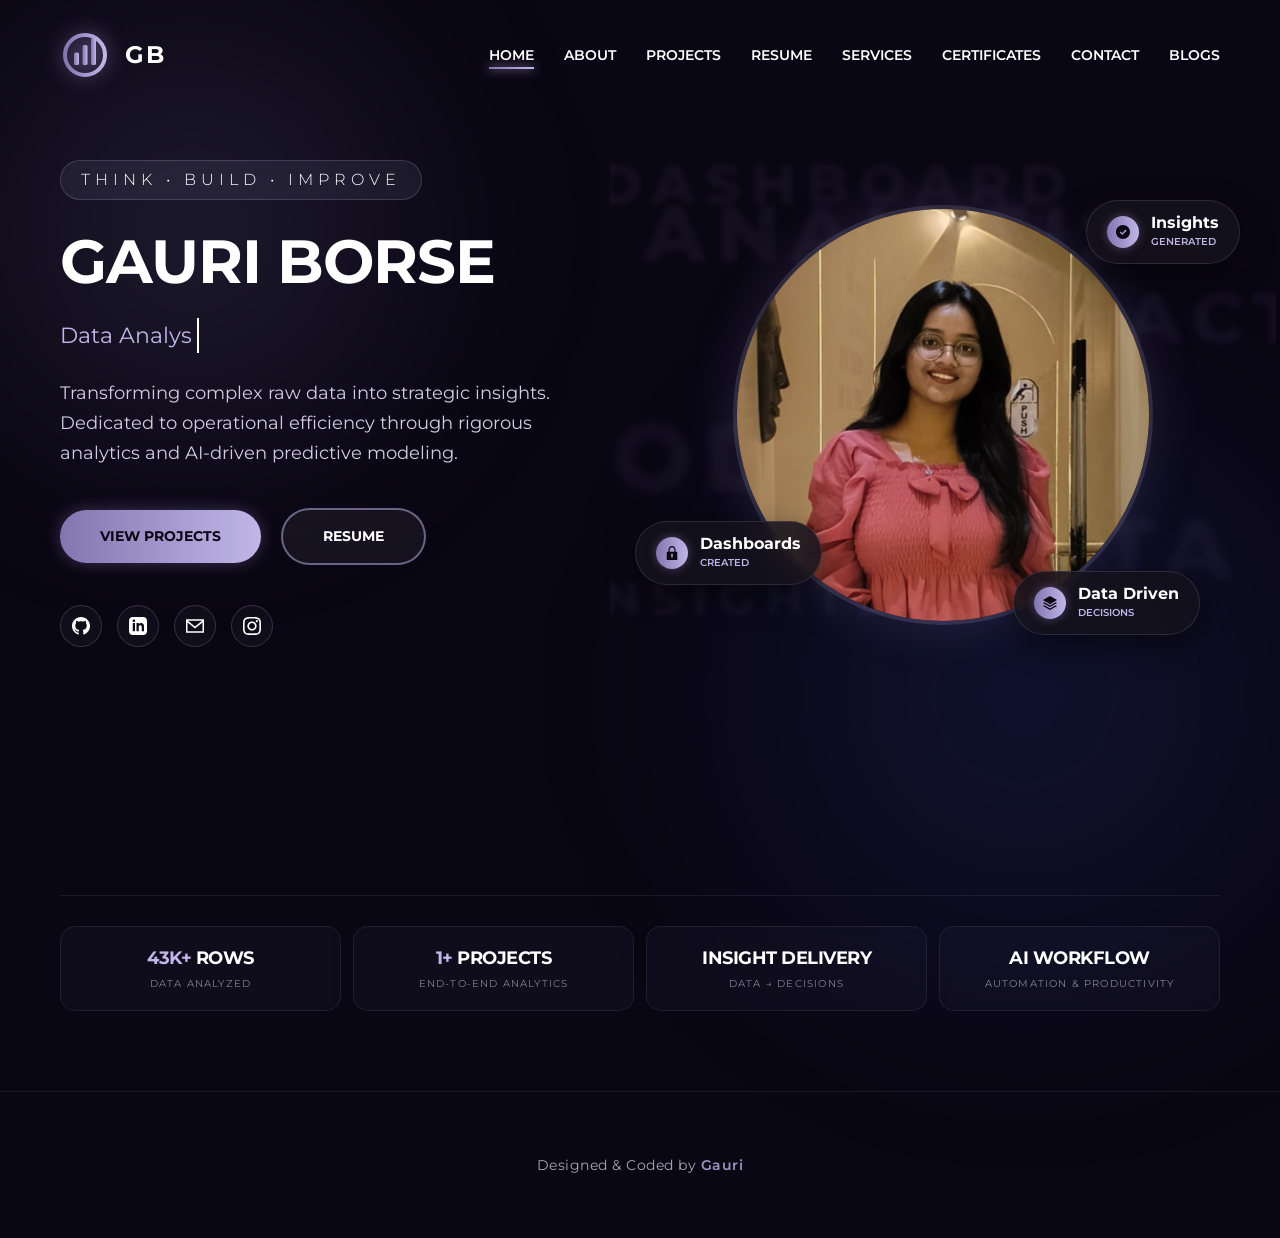
==== index.html @ c8af7883 "Update portfolio files" ====
<!DOCTYPE html>
<html lang="en">

<head>
  <meta charset="UTF-8">
  <meta name="viewport" content="width=device-width, initial-scale=1.0">
<title>Gauri Borse | Data Analyst Portfolio</title>
  <!-- SEO Meta Tags -->
  <meta name="description" content="Portfolio of Gauri Borse showcasing data analytics projects, Power BI dashboards, SQL analysis, Python projects, blogs, certifications, and AI exploration.">
  <meta name="keywords" content="Gauri Borse, Data Analyst, Business Analyst, Power BI Portfolio, SQL Projects, Python Data Analysis, Data Visualization, AI Explorer">
  <meta name="author" content="Gauri Borse">
  <meta name="robots" content="index, follow">
  
  <!-- Open Graph / Facebook -->
  <meta property="og:type" content="website">
  <meta property="og:title" content="Gauri Borse | Data Analyst Portfolio">
  <meta property="og:description" content="Portfolio of Gauri Borse showcasing data analytics projects, Power BI dashboards, SQL analysis, Python projects, blogs, certifications, and AI exploration.">
  <meta property="og:image" content="https://gauriborse.com/assets/img/self/corporateimage.jpeg">
  
  <!-- Twitter -->
  <meta name="twitter:card" content="summary_large_image">
  <meta name="twitter:title" content="Gauri Borse | Data Analyst Portfolio">
  <meta name="twitter:description" content="Portfolio of Gauri Borse showcasing data analytics projects, Power BI dashboards, SQL analysis, Python projects, blogs, certifications, and AI exploration.">
  <meta name="twitter:image" content="https://gauriborse.com/assets/img/self/corporateimage.jpeg">

  <link rel="canonical" href="https://gauriborse.com/index.html">
  
  <link href="https://fonts.googleapis.com/css2?family=Montserrat:wght@300;400;600;700&display=swap" rel="stylesheet">
  <link rel="stylesheet" href="assets/css/main.css">
  <style>
    .hero {
      display: flex;
      align-items: flex-start;
      justify-content: space-between;
      min-height: 85vh;
      padding:  50px 0 20px 0;
      gap: 50px;
      position: relative;
    }

    .hero-text {
      flex: 1;
      max-width: 720px;
      z-index: 2;
      position: relative;
    }

    .hero-text h1 {
      font-size: 3.8rem;
      letter-spacing: -1px;
      margin-bottom: 20px;
      font-weight: 700;
    }

    .subtitle {
      font-size: 1.4rem;
      margin-bottom: 25px;
      font-weight: 400;
      color: var(--primary-light);
      min-height: 35px;
      border-right: 2px solid var(--text-light);
      padding-right: 5px;
      display: inline-block;
    }

    .slogan {
      display: inline-block;
      padding: 6px 20px;
      border-radius: var(--border-radius-pill);
      background: rgba(192, 183, 232, 0.08);
      color: var(--text-light);
      font-weight: 300;
      font-size: 1rem;
      letter-spacing: 5px;
      margin-bottom: 25px;
      text-transform: uppercase;
      border: 1px solid rgba(192, 183, 232, 0.2);
    }

    .hero-desc {
      font-size: 1.1rem;
      margin-bottom: 40px;
      color: var(--text-muted);
      line-height: 1.7;
      max-width: 550px;
    }

    .hero-actions {
      display: flex;
      gap: 20px;
      margin-bottom: 40px;
      align-items: center;
      flex-wrap: wrap;
    }

    /* Social Links */
    .social-links {
      display: flex;
      gap: 15px;
      margin-top: 10px;
    }

    .social-links a {
      display: flex;
      align-items: center;
      justify-content: center;
      width: 42px;
      height: 42px;
      border-radius: 50%;
      background: rgba(255, 255, 255, 0.03);
      border: 1px solid rgba(192, 183, 232, 0.2);
      transition: all 0.3s ease;
      position: relative;
      overflow: hidden;
    }

    .social-links a::before {
      content: "";
      position: absolute;
      inset: 0;
      background: var(--gradient-btn);
      opacity: 0;
      transition: opacity 0.3s;
      z-index: 0;
    }

    .social-links a:hover {
      transform: translateY(-4px) scale(1.05);
      box-shadow: var(--shadow-glow);
      border-color: transparent;
    }

    .social-links a:hover::before {
      opacity: 1;
    }

    .social-links svg {
      width: 18px;
      height: 18px;
      fill: var(--text-light);
      z-index: 1;
      transition: fill 0.3s;
    }

    .social-links a:hover svg {
      fill: var(--bg-deep);
    }

    /* Achievements Grid - Premium Upgrade */
    .achievements-container {
      margin-top: 20px;
      margin-bottom: 50px;
      padding-top: 30px;
      border-top: 1px solid rgba(192, 183, 232, 0.1);
      width: 100%;
    }

    .achievements-grid {
      display: grid;
      grid-template-columns: repeat(4, 1fr);
      gap: 12px;
    }

    .achievement-card {
      background: rgba(192, 183, 232, 0.03);
      backdrop-filter: blur(5px);
      border: 1px solid rgba(192, 183, 232, 0.1);
      padding: 20px 10px;
      border-radius: var(--border-radius-md);
      text-align: center;
      transition: all 0.4s cubic-bezier(0.175, 0.885, 0.32, 1.275);
      position: relative;
      display: flex;
      flex-direction: column;
      justify-content: center;
      align-items: center;
    }

    .achievement-card:hover {
      transform: translateY(-8px);
      background: rgba(192, 183, 232, 0.08);
      border-color: var(--primary-light);
      box-shadow: 0 10px 25px rgba(129, 118, 175, 0.3);
    }

    .ach-top {
      font-size: 1.15rem;
      font-weight: 700;
      color: var(--text-light);
      margin-bottom: 8px;
      display: block;
      line-height: 1.2;
      letter-spacing: -0.5px;
    }

    .stat-count {
      color: var(--primary-light);
    }

    .ach-bottom {
      font-size: 0.62rem;
      color: var(--text-muted);
      text-transform: uppercase;
      letter-spacing: 1.2px;
      font-weight: 400;
      opacity: 0.6;
      line-height: 1.3;
    }

    @media (max-width: 1200px) {
      .achievements-grid {
        grid-template-columns: repeat(2, 1fr);
      }
    }

    @media (max-width: 600px) {
      .achievements-grid {
        grid-template-columns: 1fr;
      }
    }

    /* Right Side - Image */
    .hero-img-col {
      flex: 1;
      display: flex;
      justify-content: center;
      align-items: flex-start;
      padding-top: 45px;
      position: relative;
      z-index: 1;
      min-height: 500px;
    }

    .hero-img-col .circular-img-wrapper {
      width: 420px;
      height: 420px;
      border-radius: 50%;
      overflow: hidden;
      border: 4px solid rgba(192, 183, 232, 0.2);
      box-shadow: 0 0 50px rgba(129, 118, 175, 0.2);
      position: relative;
      z-index: 5;
      transition: all 0.5s cubic-bezier(0.25, 0.8, 0.25, 1);
    }

    .hero-img-col .circular-img-wrapper:hover {
      transform: scale(1.03);
      box-shadow: 0 0 70px rgba(192, 183, 232, 0.4);
      border-color: rgba(192, 183, 232, 0.5);
    }

    .hero-img-col .circular-img-wrapper img {
      width: 100%;
      height: 100%;
      object-fit: cover;
      transition: transform 0.8s ease;
    }

    /* Faded Translucent Words */
    .bg-words-container {
      position: absolute;
      top: -10%;
      left: -10%;
      right: -10%;
      bottom: -10%;
      z-index: 1;
      pointer-events: none;
      overflow: hidden;
    }

    .bg-word {
      position: absolute;
      font-size: 4rem;
      font-weight: 800;
      text-transform: uppercase;
      color: rgba(192, 183, 232, 0.05);
      filter: blur(3px);
      animation: float-words 15s ease-in-out infinite alternate;
      letter-spacing: 10px;
      white-space: nowrap;
      user-select: none;
    }

    .bg-word:nth-child(1) {
      top: 10%;
      left: 5%;
      font-size: 5rem;
      animation-duration: 20s;
    }

    .bg-word:nth-child(2) {
      top: 75%;
      left: -5%;
      font-size: 3rem;
      animation-duration: 18s;
      animation-delay: 2s;
    }

    .bg-word:nth-child(3) {
      top: 25%;
      right: -5%;
      font-size: 4.5rem;
      animation-duration: 22s;
      animation-delay: 1s;
    }

    .bg-word:nth-child(4) {
      bottom: 15%;
      right: 5%;
      font-size: 5.5rem;
      animation-duration: 19s;
      animation-delay: 3s;
      filter: blur(4px);
    }

    .bg-word:nth-child(5) {
      top: 45%;
      left: -15%;
      font-size: 6rem;
      animation-duration: 25s;
      animation-delay: 4s;
      filter: blur(5px);
    }

    .bg-word:nth-child(6) {
      bottom: 40%;
      right: -15%;
      font-size: 4rem;
      animation-duration: 17s;
      animation-delay: 1.5s;
      opacity: 0.03;
    }

    .bg-word:nth-child(7) {
      top: 5%;
      right: 30%;
      font-size: 3.5rem;
      animation-duration: 21s;
      animation-delay: 5s;
    }

    @keyframes float-words {
      0% {
        transform: translate(0, 0) rotate(0deg) scale(1);
      }

      100% {
        transform: translate(30px, -30px) rotate(3deg) scale(1.05);
      }
    }

    /* Initial Fade in animation for bg-words */
    .fade-in-slow {
      opacity: 0;
      animation: fadeInSLow 2s ease forwards 0.5s;
    }

    @keyframes fadeInSLow {
      to {
        opacity: 1;
      }
    }

    /* Floating Mini Cards */
    .mini-card {
      position: absolute;
      background: rgba(20, 18, 28, 0.85);
      backdrop-filter: blur(12px);
      padding: 12px 20px;
      border-radius: var(--border-radius-pill);
      border: 1px solid rgba(192, 183, 232, 0.15);
      box-shadow: 0 10px 30px rgba(0, 0, 0, 0.5);
      z-index: 6;
      display: flex;
      align-items: center;
      gap: 12px;
      transition: transform 0.3s ease, border-color 0.3s ease;
    }

    .mini-card:hover {
      transform: translateY(-5px) scale(1.05);
      border-color: rgba(192, 183, 232, 0.4);
    }

    .mini-card-icon {
      width: 32px;
      height: 32px;
      border-radius: 50%;
      background: var(--gradient-btn);
      display: flex;
      align-items: center;
      justify-content: center;
      box-shadow: 0 0 10px rgba(129, 118, 175, 0.5);
    }

    .mini-card-icon svg {
      width: 14px;
      height: 14px;
      fill: var(--bg-deep);
    }

    .mini-card-content h4 {
      font-size: 1rem;
      color: var(--text-light);
      margin-bottom: 2px;
    }

    .mini-card-content p {
      font-size: 0.65rem;
      text-transform: uppercase;
      font-weight: 600;
      color: var(--primary-light);
      margin: 0;
    }

    .card-1 {
      top: 8%;
      right: -20px;
      animation-duration: 6s;
    }

    .card-2 {
      bottom: 15%;
      left: -30px;
      animation-duration: 7s;
    }

    .card-3 {
      bottom: 5%;
      right: 20px;
      animation-duration: 5s;
    }

    @media (max-width: 992px) {
      .hero {
        flex-direction: column;
        text-align: center;
        justify-content: center;
        padding-top: 20px;
      }

      .hero-text {
        align-items: center;
        display: flex;
        flex-direction: column;
      }

      .hero-img-col {
        justify-content: center;
        margin-top: 60px;
        width: 100%;
        min-height: 400px;
      }

      .hero-actions {
        justify-content: center;
      }

      .social-links {
        justify-content: center;
      }

      .mini-stats-row {
        justify-content: center;
        flex-wrap: wrap;
      }

      .card-1,
      .card-2,
      .card-3 {
        display: none;
      }

      .hero-text h1 {
        font-size: 2.8rem;
        position: relative;
      display: inline-block;
      padding-bottom: 12px;
    }
    .hero-text h1::after {
      content: "";
      position: absolute;
      left: 0;
      bottom: 0;
      width: 80px;
      height: 5px;
      background: var(--gradient-btn);
      border-radius: 3px;
    }


      .bg-words-container {
        display: none;
      }

      .hero-img-col .circular-img-wrapper {
        width: 320px;
        height: 320px;
      }
    }
  </style>
</head>

<body>

  <header>
        <a href="index.html" class="logo">
      <div class="logo-img">
        <svg viewBox="0 0 100 100" fill="var(--gradient-btn)">
          <circle cx="50" cy="50" r="40" stroke="url(#grad1)" stroke-width="8" fill="none" />
          <rect x="28" y="45" width="10" height="25" rx="3" fill="url(#grad1)" />
          <rect x="45" y="30" width="10" height="40" rx="3" fill="url(#grad1)" />
          <rect x="62" y="15" width="10" height="55" rx="3" fill="url(#grad1)" />
          <defs>
            <linearGradient id="grad1" x1="0%" y1="0%" x2="100%" y2="0%">
              <stop offset="0%" style="stop-color:#8176AF;stop-opacity:1" />
              <stop offset="100%" style="stop-color:#C0B7E8;stop-opacity:1" />
            </linearGradient>
          </defs>
        </svg>
      </div> GB
    </a>
    <nav>
      <ul class="nav-links">
        <li><a href="index.html" class="active">Home</a></li>
        <li><a href="about.html">About</a></li>
        <li><a href="projects.html">Projects</a></li>
        <li><a href="resume.html">Resume</a></li>
        <li><a href="services.html">Services</a></li>
        <li><a href="certifications.html">Certificates</a></li>
        <li><a href="contact.html">Contact</a></li>
        <li><a href="blogs.html">Blogs</a></li>
      </ul>
    </nav>
  </header>
  <main>

  <div class="container">
    <section class="hero">
      <div class="hero-text reveal-left">
        <div class="slogan">THINK &bull; BUILD &bull; IMPROVE</div>
        <h1>GAURI BORSE</h1>
        <div class="subtitle" id="typing-text"></div>
        <p class="hero-desc">
          Transforming complex raw data into strategic insights.<br> Dedicated to operational efficiency through
          rigorous analytics and AI-driven predictive modeling.
        </p>
        <div class="hero-actions">
          <a href="projects.html" class="btn">VIEW PROJECTS</a>
          <a href="resume.html" class="btn btn-outline">RESUME</a>
        </div>

        <div class="social-links reveal" style="transition-delay: 0.3s;">
          <a href="https://github.com/Gaurii15" aria-label="GitHub" target="_blank">
            <svg viewBox="0 0 24 24">
              <path
                d="M12 0c-6.626 0-12 5.373-12 12 0 5.302 3.438 9.8 8.207 11.387.599.111.793-.261.793-.577v-2.234c-3.338.726-4.033-1.416-4.033-1.416-.546-1.387-1.333-1.756-1.333-1.756-1.089-.745.083-.729.083-.729 1.205.084 1.839 1.237 1.839 1.237 1.07 1.834 2.807 1.304 3.492.997.107-.775.418-1.305.762-1.604-2.665-.305-5.467-1.334-5.467-5.931 0-1.311.469-2.381 1.236-3.221-.124-.303-.535-1.524.117-3.176 0 0 1.008-.322 3.301 1.23.957-.266 1.983-.399 3.003-.404 1.02.005 2.047.138 3.006.404 2.291-1.552 3.297-1.23 3.297-1.23.653 1.653.242 2.874.118 3.176.77.84 1.235 1.911 1.235 3.221 0 4.609-2.807 5.624-5.479 5.921.43.372.823 1.102.823 2.222v3.293c0 .319.192.694.801.576 4.765-1.589 8.199-6.086 8.199-11.386 0-6.627-5.373-12-12-12z" />
            </svg>
          </a>
          <a href="https://www.linkedin.com/in/gauri-borse-data-analyst?utm_source=share_via&utm_content=profile&utm_medium=member_android" target="_blank" aria-label="LinkedIn">
            <svg viewBox="0 0 24 24">
              <path
                d="M19 0h-14c-2.761 0-5 2.239-5 5v14c0 2.761 2.239 5 5 5h14c2.762 0 5-2.239 5-5v-14c0-2.761-2.238-5-5-5zm-11 19h-3v-11h3v11zm-1.5-12.268c-.966 0-1.75-.79-1.75-1.764s.784-1.764 1.75-1.764 1.75.79 1.75 1.764-.783 1.764-1.75 1.764zm13.5 12.268h-3v-5.604c0-3.368-4-3.113-4 0v5.604h-3v-11h3v1.765c1.396-2.586 7-2.777 7 2.476v6.759z" />
            </svg>
          </a>
          <a href="mailto:borsegauri1509@gmail.com" aria-label="Email">
            <svg viewBox="0 0 24 24">
              <path
                d="M0 3v18h24v-18h-24zm21.518 2l-9.518 7.713-9.518-7.713h19.036zm-19.518 14v-11.817l10 8.104 10-8.104v11.817h-20z" />
            </svg>
          </a>
          <a href="https://www.instagram.com/_gauriborse_15" target="_blank" aria-label="Instagram">
            <svg viewBox="0 0 24 24">
              <path
                d="M12 2.163c3.204 0 3.584.012 4.85.07 3.252.148 4.771 1.691 4.919 4.919.058 1.265.069 1.645.069 4.849 0 3.205-.012 3.584-.069 4.849-.149 3.225-1.664 4.771-4.919 4.919-1.266.058-1.644.07-4.85.07-3.204 0-3.584-.012-4.849-.07-3.26-.149-4.771-1.699-4.919-4.92-.058-1.265-.07-1.644-.07-4.849 0-3.204.013-3.583.07-4.849.149-3.227 1.664-4.771 4.919-4.919 1.266-.057 1.645-.069 4.849-.069zm0-2.163c-3.259 0-3.667.014-4.947.072-4.358.2-6.78 2.618-6.98 6.98-.059 1.281-.073 1.689-.073 4.948 0 3.259.014 3.668.072 4.948.2 4.358 2.618 6.78 6.98 6.98 1.281.058 1.689.072 4.948.072 3.259 0 3.668-.014 4.948-.072 4.354-.2 6.782-2.618 6.979-6.98.059-1.28.073-1.689.073-4.948 0-3.259-.014-3.667-.072-4.947-.196-4.354-2.617-6.78-6.979-6.98-1.281-.059-1.69-.073-4.949-.073zm0 5.838c-3.403 0-6.162 2.759-6.162 6.162s2.759 6.163 6.162 6.163 6.162-2.759 6.162-6.163c0-3.403-2.759-6.162-6.162-6.162zm0 10.162c-2.209 0-4-1.79-4-4 0-2.209 1.791-4 4-4s4 1.791 4 4c0 2.21-1.791 4-4 4zm6.406-11.845c-.796 0-1.441.645-1.441 1.44s.645 1.44 1.441 1.44c.795 0 1.439-.645 1.439-1.44s-.644-1.44-1.439-1.44z" />
            </svg>
          </a>
        </div>
      </div>

      <div class="hero-img-col reveal-right fade-in-slow">
        <!-- Faded Translucent Background Words -->
        <div class="bg-words-container">
          <span class="bg-word">Analysis</span>
          <span class="bg-word">Insights</span>
          <span class="bg-word">Impact</span>
          <span class="bg-word">Data</span>
          <span class="bg-word">Models</span>
          <span class="bg-word">Trends</span>
          <span class="bg-word">Dashboard</span>
        </div>

        <!-- Floating mini cards -->
        <div class="mini-card card-1 float-anim">
          <div class="mini-card-icon">
            <svg viewBox="0 0 24 24">
              <path
                d="M12 0c-6.627 0-12 5.373-12 12s5.373 12 12 12 12-5.373 12-12-5.373-12-12-12zm-1.25 17.292l-4.5-4.364 1.857-1.858 2.643 2.506 5.643-5.784 1.857 1.857-7.5 7.643z" />
            </svg>
          </div>
          <div class="mini-card-content">
            <h4>Insights</h4>
            <p>Generated</p>
          </div>
        </div>

        <div class="mini-card card-2 float-anim">
          <div class="mini-card-icon">
            <svg viewBox="0 0 24 24">
              <path
                d="M18 10v-4c0-3.313-2.687-6-6-6s-6 2.687-6 6v4h-3v14h18v-14h-3zm-10-4c0-2.206 1.794-4 4-4s4 1.794 4 4v4h-8v-4zm5 11.259v2.741h-2v-2.741c-.596-.346-1-.984-1-1.716 0-1.104.896-2 2-2s2 .896 2 2c0 .732-.404 1.37-1 1.716z" />
            </svg>
          </div>
          <div class="mini-card-content">
            <h4>Dashboards</h4>
            <p>Created</p>
          </div>
        </div>

        <div class="mini-card card-3 float-anim">
          <div class="mini-card-icon">
            <svg viewBox="0 0 24 24">
              <path
                d="M21.698 10.658l2.302 1.342-12.002 7-11.998-7 2.301-1.342 9.697 5.658 9.7-5.658zm-9.7 10.657l-9.697-5.658-2.301 1.343 11.998 7 12.002-7-2.302-1.342-9.7 5.657zm12.002-14.315l-12.002-7-11.998 7 11.998 7 12.002-7z" />
            </svg>
          </div>
          <div class="mini-card-content">
            <h4>Data Driven</h4>
            <p>Decisions</p>
          </div>
        </div>

        <div class="circular-img-wrapper float-anim" style="animation-duration: 8s;">
          <img loading="lazy" src="assets/img/self/corporateimage.jpeg" alt="Gauri Profile Image">
        </div>
      </div>
    </section>

    <div class="achievements-container reveal" style="transition-delay: 0.5s;">
      <div class="achievements-grid">
        <div class="achievement-card">
          <span class="ach-top"><span class="stat-count" data-target="147" data-suffix="K+">0</span> ROWS</span>
          <span class="ach-bottom">DATA ANALYZED</span>
        </div>
        <div class="achievement-card">
          <span class="ach-top"><span class="stat-count" data-target="4" data-suffix="+">0</span> PROJECTS</span>
          <span class="ach-bottom">END-TO-END ANALYTICS</span>
        </div>
        <div class="achievement-card">
          <span class="ach-top">INSIGHT DELIVERY</span>
          <span class="ach-bottom">DATA → DECISIONS</span>
        </div>
        <div class="achievement-card">
          <span class="ach-top">AI WORKFLOW</span>
          <span class="ach-bottom">AUTOMATION & PRODUCTIVITY</span>
        </div>
      </div>
    </div>
  </div>

    </main>
  <footer>
    <div class="container">
      <p style="text-align:center; margin:20px 0;"><span style="color: var(--text-muted); font-weight: 400; opacity: 0.8; font-size: 0.85rem; letter-spacing: 0.5px;">Designed &amp; Coded by <span style="color: var(--primary-light); font-weight: 600;">Gauri</span></span></p>
    </div>
  </footer>

  <script src="assets/js/animations.js"></script>
</body>

</html>
---- assets/css/main.css ----
:root {
  /* Dark Neon Gradient Palette */
  --bg-deep: #0a0714;
  --primary-glow: #8176AF;
  --primary-light: #C0B7E8;
  --blue-neon: #3a60e9;
  
  --gradient-btn: linear-gradient(90deg, #8176AF 0%, #C0B7E8 100%);
  --gradient-card: linear-gradient(135deg, rgba(129, 118, 175, 0.15) 0%, rgba(192, 183, 232, 0.05) 100%);
  
  --text-light: #FFFFFF;
  --text-muted: #D1CDE0;
  
  --font-family: 'Montserrat', sans-serif;
  --shadow-glow: 0 0 15px rgba(129, 118, 175, 0.4);
  --shadow-glow-hover: 0 0 25px rgba(192, 183, 232, 0.8), 0 0 50px rgba(192, 183, 232, 0.4);
  
  --border-radius-lg: 30px;
  --border-radius-md: 15px;
  --border-radius-pill: 50px;
}

* { box-sizing: border-box; margin: 0; padding: 0; }

body {
  background-color: var(--bg-deep);
  color: var(--text-muted);
  font-family: var(--font-family);
  line-height: 1.6;
  overflow-x: hidden;
  scroll-behavior: smooth;
  position: relative;
}

/* BLURRED GRADIENTS (ORBS) FOR BACKGROUND */
body::before {
  content: "";
  position: fixed; top: -10%; left: -10%; width: 50vw; height: 50vw;
  background: radial-gradient(circle, rgba(129, 118, 175, 0.25) 0%, transparent 60%);
  filter: blur(100px); z-index: -1; pointer-events: none;
}

body::after {
  content: "";
  position: fixed; bottom: -20%; right: -10%; width: 60vw; height: 60vw;
  background: radial-gradient(circle, rgba(58, 96, 233, 0.2) 0%, transparent 60%);
  filter: blur(120px); z-index: -1; pointer-events: none;
}

h1, h2, h3, h4, h5, h6 { color: var(--text-light); font-weight: 700; line-height: 1.2; }
a { text-decoration: none; color: var(--text-light); transition: all 0.3s ease; }
a:hover { color: var(--primary-light); text-shadow: 0 0 10px rgba(192, 183, 232, 0.5); }

.container { max-width: 1200px; margin: 0 auto; padding: 0 20px; position: relative; z-index: 1; }

/* HEADER */
header { display: flex; justify-content: space-between; align-items: center; padding: 30px 20px; max-width: 1200px; margin: 0 auto; position: relative; z-index: 10; }
.logo { display: flex; align-items: center; gap: 15px; font-weight: 700; font-size: 1.5rem; letter-spacing: 2px; }
.logo-img { width: 50px; height: 50px; filter: drop-shadow(0 0 10px rgba(129,118,175,0.8)); }
.nav-links { display: flex; gap: 30px; list-style: none; }
.nav-links a { font-size: 0.9rem; font-weight: 600; text-transform: uppercase; position: relative; }
.nav-links a::after { content: ''; position: absolute; bottom: -5px; left: 0; width: 0%; height: 2px; background: var(--gradient-btn); transition: width 0.3s ease; }
.nav-links a:hover::after, .nav-links a.active::after { width: 100%; box-shadow: 0 0 10px var(--primary-light); }

/* PILL BUTTONS WITH GLOW */
.btn {
  display: inline-flex; align-items: center; justify-content: center; gap: 10px;
  padding: 15px 40px; border-radius: var(--border-radius-pill);
  font-weight: 700; font-size: 0.9rem; text-transform: uppercase;
  color: var(--bg-deep); background: var(--gradient-btn);
  border: none; cursor: pointer; transition: all 0.3s ease;
  z-index: 1; position: relative; overflow: hidden;
  box-shadow: var(--shadow-glow);
}
.btn::before {
  content: ""; position: absolute; top: 0; right: 0; bottom: 0; left: 0;
  background: linear-gradient(90deg, #C0B7E8 0%, #8176AF 100%);
  z-index: -1; transition: opacity 0.3s ease; opacity: 0;
}
.btn:hover::before { opacity: 1; }
.btn:hover { transform: scale(1.05); box-shadow: var(--shadow-glow-hover); }

.btn-outline { background: rgba(255, 255, 255, 0.05); backdrop-filter: blur(10px); border: 2px solid rgba(192, 183, 232, 0.5); color: var(--text-light); box-shadow: none; }
.btn-outline:hover { background: var(--gradient-btn); color: var(--bg-deep); border-color: transparent; box-shadow: var(--shadow-glow-hover); }

/* GLOBALS & SCROLL ANIMATIONS */
.reveal { opacity: 0; transform: translateY(30px); transition: all 0.8s cubic-bezier(0.2, 0.8, 0.2, 1); }
.reveal.active { opacity: 1; transform: translateY(0); }
.reveal-left { opacity: 0; transform: translateX(-50px); transition: all 0.8s ease; }
.reveal-left.active { opacity: 1; transform: translateX(0); }
.reveal-right { opacity: 0; transform: translateX(50px); transition: all 0.8s ease; }
.reveal-right.active { opacity: 1; transform: translateX(0); }

@keyframes float { 0% { transform: translateY(0); } 50% { transform: translateY(-10px); } 100% { transform: translateY(0); } }
.float-anim { animation: float 6s ease-in-out infinite; }

/* GLASSMORPHISM CARDS */
.card, .quadrant-card, .mini-card, .project-card, .blog-card, .resume-section, .contact-wrapper, .service-card {
  background: var(--gradient-card);
  backdrop-filter: blur(15px); -webkit-backdrop-filter: blur(15px);
  border: 1px solid rgba(192, 183, 232, 0.15);
  border-radius: var(--border-radius-lg); padding: 30px;
  box-shadow: 0 8px 32px 0 rgba(0, 0, 0, 0.3), inset 0 0 0 1px rgba(255, 255, 255, 0.05);
  transition: all 0.4s ease;
  position: relative; overflow: hidden;
}

.card:hover, .project-card:hover, .blog-card:hover, .service-card:hover { 
  transform: translateY(-10px) scale(1.02); 
  box-shadow: 0 15px 40px rgba(0,0,0,0.5), 0 0 20px rgba(129, 118, 175, 0.2);
  border: 1px solid rgba(192, 183, 232, 0.4);
}

.service-card::after, .blog-card::after {
  content: ''; position: absolute; top: 0; left: 0; right: 0; height: 4px;
  background: var(--gradient-btn);
}

/* COMPONENT: PROGRESS BAR */
.skill-bar-wrapper { margin-bottom: 25px; }
.skill-meta { display: flex; justify-content: space-between; margin-bottom: 8px; font-weight: 600; font-size: 0.9rem; color: var(--text-light); }
.skill-meta .skill-level { font-weight: 400; color: var(--primary-light); font-size: 0.8rem; text-shadow: 0 0 5px rgba(192,183,232,0.5); }
.progress-bg { background: rgba(0,0,0,0.3); height: 8px; border-radius: 10px; overflow: hidden; width: 100%; border: 1px solid rgba(192,183,232,0.1); }
.progress-fill { height: 100%; background: var(--gradient-btn); width: 0%; border-radius: 10px; transition: width 1.5s cubic-bezier(0.1, 0.7, 0.1, 1); box-shadow: 0 0 10px rgba(129, 118, 175, 0.8); }

/* COMPONENT: PILLS */
.tags-container { display: flex; flex-wrap: wrap; gap: 10px; margin-top: 15px; }
.pill {
  padding: 8px 20px; background: rgba(129, 118, 175, 0.15); backdrop-filter: blur(5px);
  border: 1px solid rgba(192, 183, 232, 0.3); border-radius: var(--border-radius-pill); 
  font-size: 0.8rem; font-weight: 600; color: var(--text-light); transition: all 0.3s ease;
}
.pill:hover { transform: scale(1.05); background: rgba(129, 118, 175, 0.3); box-shadow: 0 0 15px rgba(129, 118, 175, 0.5); }

/* COMPONENT: TIMELINE */
.timeline { position: relative; margin: 40px 0; padding-left: 30px; border-left: 2px solid rgba(192, 183, 232, 0.2); }
.timeline::before {
  content: ''; position: absolute; left: -2px; top: 0; bottom: 0; width: 2px;
  background: var(--gradient-btn); transform-origin: top; transform: scaleY(0); transition: transform 2s ease;
  box-shadow: 0 0 10px rgba(129, 118, 175, 0.6);
}
.timeline.active::before { transform: scaleY(1); }
.timeline-item { position: relative; padding-bottom: 40px; margin-left: 20px; opacity: 0; transform: translateX(20px); transition: all 0.6s ease; }
.timeline-item::before {
  content: ''; position: absolute; left: -57px; top: 5px; width: 16px; height: 16px; border-radius: 50%;
  background: var(--bg-deep); border: 2px solid var(--primary-light); transition: all 0.3s ease;
}
.timeline-item.active { opacity: 1; transform: translateX(0); }
.timeline-item.active::before { background: var(--primary-light); box-shadow: 0 0 15px var(--primary-light); transform: scale(1.2); }

.timeline-date { font-size: 0.8rem; color: var(--primary-light); font-weight: 600; margin-bottom: 5px; display: block; text-shadow: 0 0 5px rgba(192,183,232,0.4); }
.timeline-title { font-size: 1.2rem; color: var(--text-light); }
.timeline-subtitle { font-size: 0.9rem; font-style: italic; margin-bottom: 10px; display: block; }

/* COMPONENT: CIRCULAR HOVER IMAGE */
.circular-img-wrapper {
  aspect-ratio: 1; border-radius: 50%; overflow: hidden;
  box-shadow: 0 0 40px rgba(129, 118, 175, 0.3); position: relative;
  border: 4px solid rgba(192, 183, 232, 0.3); margin: 0 auto;
  transition: all 0.5s ease;
}
.circular-img-wrapper img { width: 100%; height: 100%; object-fit: cover; transition: transform 0.6s ease; }
.circular-img-wrapper:hover { box-shadow: 0 0 60px rgba(192, 183, 232, 0.6); border-color: var(--primary-light); }
.circular-img-wrapper:hover img { transform: scale(1.1); }

/* GRIDS */
.grid-2x2 { display: grid; grid-template-columns: 1fr 1fr; gap: 30px; }
.grid-4 { display: grid; grid-template-columns: repeat(auto-fill, minmax(280px, 1fr)); gap: 30px; }

/* CONTACT FORM */
.form-group { display: grid; grid-template-columns: 1fr; gap: 20px; margin-bottom: 20px; }
@media(min-width: 768px) { .form-group.split { grid-template-columns: 1fr 1fr; } }
.form-input {
  width: 100%; padding: 15px 25px; border-radius: var(--border-radius-md);
  background: rgba(255, 255, 255, 0.03); backdrop-filter: blur(10px);
  border: 1px solid rgba(192, 183, 232, 0.2); color: var(--text-light); 
  font-size: 1rem; font-family: var(--font-family); transition: all 0.3s ease;
}
.form-input:focus { 
  outline: none; border-color: var(--primary-light); 
  background: rgba(255, 255, 255, 0.08); box-shadow: 0 0 20px rgba(192, 183, 232, 0.3); 
}
textarea.form-input { resize: vertical; min-height: 150px; }

/* FOOTER */
footer { padding: 40px 20px; text-align: center; border-top: 1px solid rgba(192, 183, 232, 0.1); margin-top: 80px; position: relative; z-index: 10; }

/* ==========================================================================
   GLOBAL RESPONSIVE DESIGN
   ========================================================================== */

@media (max-width: 992px) {
  .grid-2x2 { grid-template-columns: 1fr; }
  .grid-4 { grid-template-columns: repeat(auto-fill, minmax(250px, 1fr)); }
}

@media (max-width: 768px) {
  /* Header & Navigation */
  header {
    flex-direction: column;
    padding: 20px 10px;
    gap: 15px;
  }
  .nav-links {
    flex-wrap: wrap;
    justify-content: center;
    gap: 10px 15px;
  }
  .nav-links a {
    font-size: 0.85rem;
  }
  
  /* Buttons */
  .btn {
    padding: 12px 25px;
    font-size: 0.85rem;
  }
  
  /* Forms */
  .form-group.split {
    grid-template-columns: 1fr;
  }
  
  /* Cards */
  .card, .quadrant-card, .mini-card, .project-card, .blog-card, .resume-section, .contact-wrapper, .service-card {
    padding: 20px;
  }
  
  /* Container Padding */
  .container {
    padding: 0 15px;
  }
}

@media (max-width: 480px) {
  /* Typography Adjustments */
  h1 { font-size: 2rem; }
  h2 { font-size: 1.6rem; }
  h3 { font-size: 1.3rem; }
  
  /* Timeline */
  .timeline { padding-left: 20px; }
  .timeline::before { left: 0px; }
  .timeline-item { margin-left: 15px; }
  .timeline-item::before { left: -24px; width: 12px; height: 12px; }
  
  /* Navigation */
  .nav-links { gap: 8px 12px; }
  .nav-links a { font-size: 0.8rem; }
  
  /* Circular Images */
  .circular-img-wrapper { max-width: 200px; margin: 0 auto; }
}
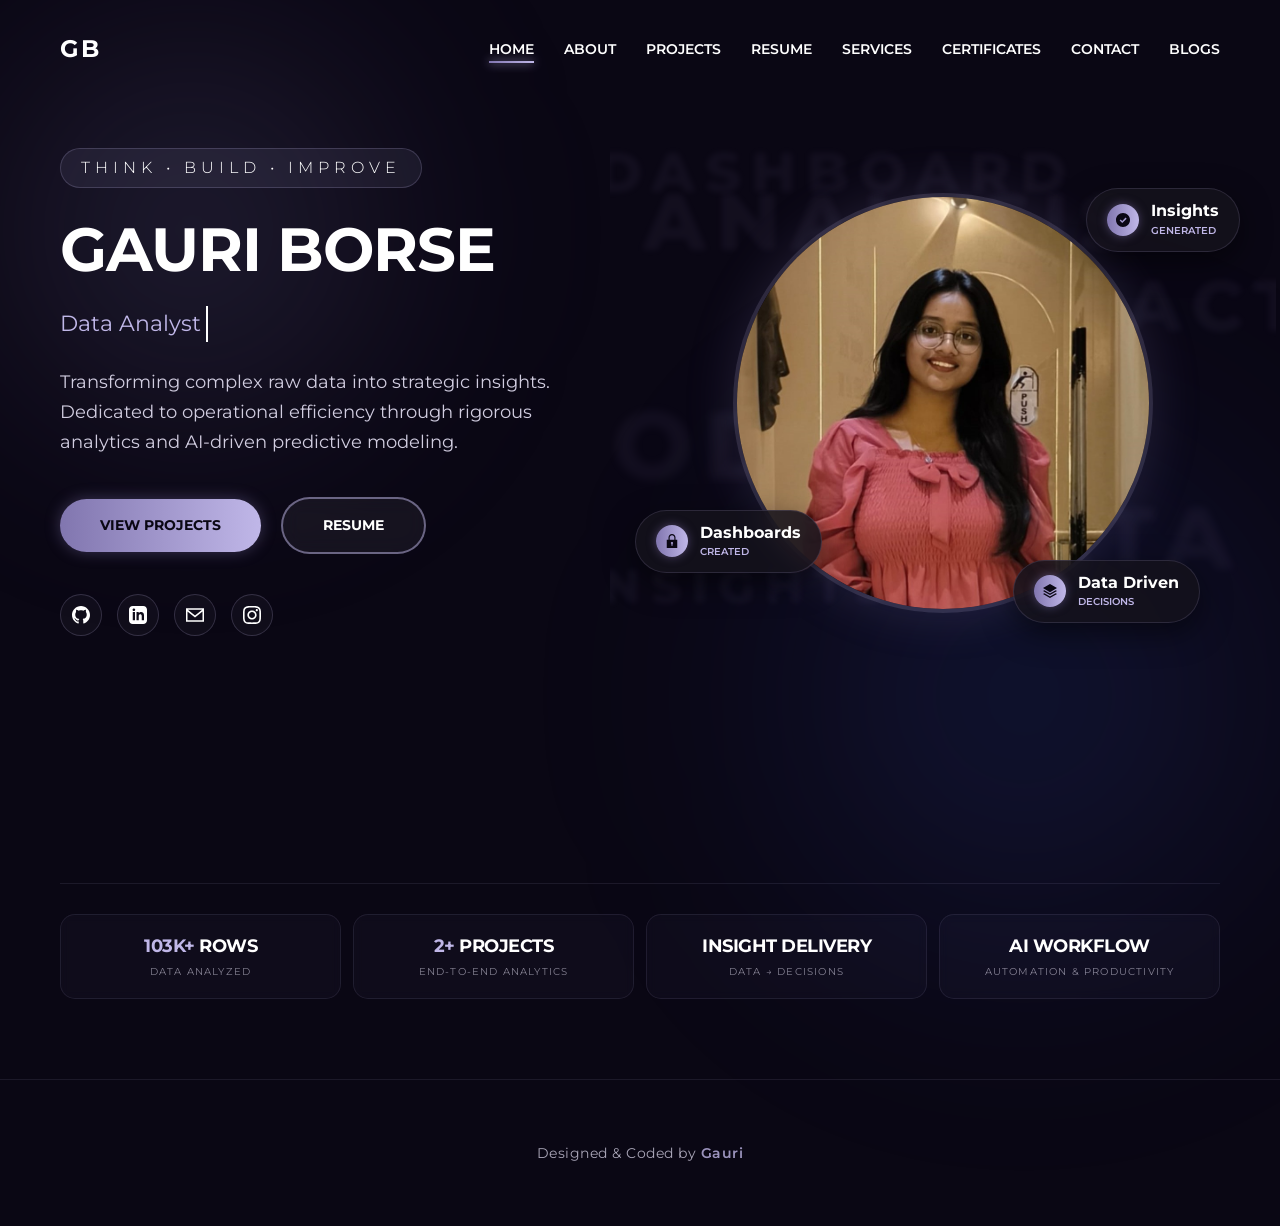
==== commit c213339b: "Remove SVG logo and use text logo GB sitewide" ====
--- a/index.html
+++ b/index.html
@@ -504,22 +504,7 @@
 <body>
 
   <header>
-        <a href="index.html" class="logo">
-      <div class="logo-img">
-        <svg viewBox="0 0 100 100" fill="var(--gradient-btn)">
-          <circle cx="50" cy="50" r="40" stroke="url(#grad1)" stroke-width="8" fill="none" />
-          <rect x="28" y="45" width="10" height="25" rx="3" fill="url(#grad1)" />
-          <rect x="45" y="30" width="10" height="40" rx="3" fill="url(#grad1)" />
-          <rect x="62" y="15" width="10" height="55" rx="3" fill="url(#grad1)" />
-          <defs>
-            <linearGradient id="grad1" x1="0%" y1="0%" x2="100%" y2="0%">
-              <stop offset="0%" style="stop-color:#8176AF;stop-opacity:1" />
-              <stop offset="100%" style="stop-color:#C0B7E8;stop-opacity:1" />
-            </linearGradient>
-          </defs>
-        </svg>
-      </div> GB
-    </a>
+            <a href="index.html" class="logo">GB</a>
     <nav>
       <ul class="nav-links">
         <li><a href="index.html" class="active">Home</a></li>
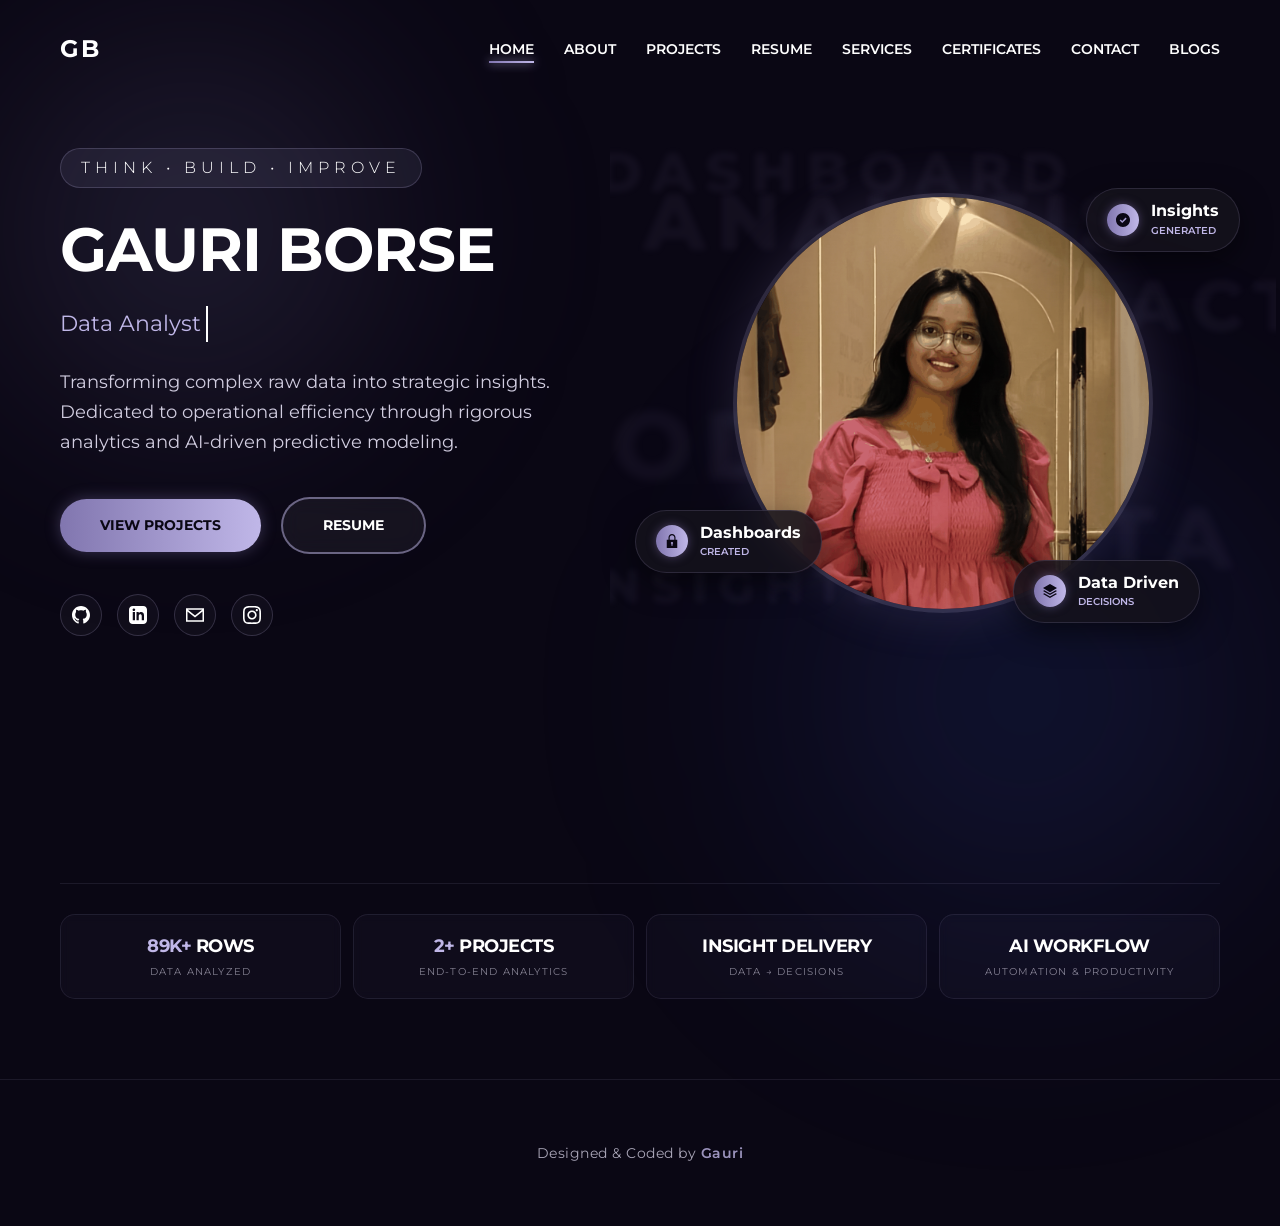
==== commit 7cc149b0: "Replace homepage profile image with optimized corporate.png" ====
--- a/index.html
+++ b/index.html
@@ -15,13 +15,13 @@
   <meta property="og:type" content="website">
   <meta property="og:title" content="Gauri Borse | Data Analyst Portfolio">
   <meta property="og:description" content="Portfolio of Gauri Borse showcasing data analytics projects, Power BI dashboards, SQL analysis, Python projects, blogs, certifications, and AI exploration.">
-  <meta property="og:image" content="https://gauriborse.com/assets/img/self/corporateimage.jpeg">
+  <meta property="og:image" content="https://gauriborse.com/assets/img/self/corporate.png">
   
   <!-- Twitter -->
   <meta name="twitter:card" content="summary_large_image">
   <meta name="twitter:title" content="Gauri Borse | Data Analyst Portfolio">
   <meta name="twitter:description" content="Portfolio of Gauri Borse showcasing data analytics projects, Power BI dashboards, SQL analysis, Python projects, blogs, certifications, and AI exploration.">
-  <meta name="twitter:image" content="https://gauriborse.com/assets/img/self/corporateimage.jpeg">
+  <meta name="twitter:image" content="https://gauriborse.com/assets/img/self/corporate.png">
 
   <link rel="canonical" href="https://gauriborse.com/index.html">
   
@@ -616,7 +616,7 @@
         </div>
 
         <div class="circular-img-wrapper float-anim" style="animation-duration: 8s;">
-          <img loading="lazy" src="assets/img/self/corporateimage.jpeg" alt="Gauri Profile Image">
+          <img loading="lazy" src="assets/img/self/corporate.png" alt="Gauri Profile Image">
         </div>
       </div>
     </section>
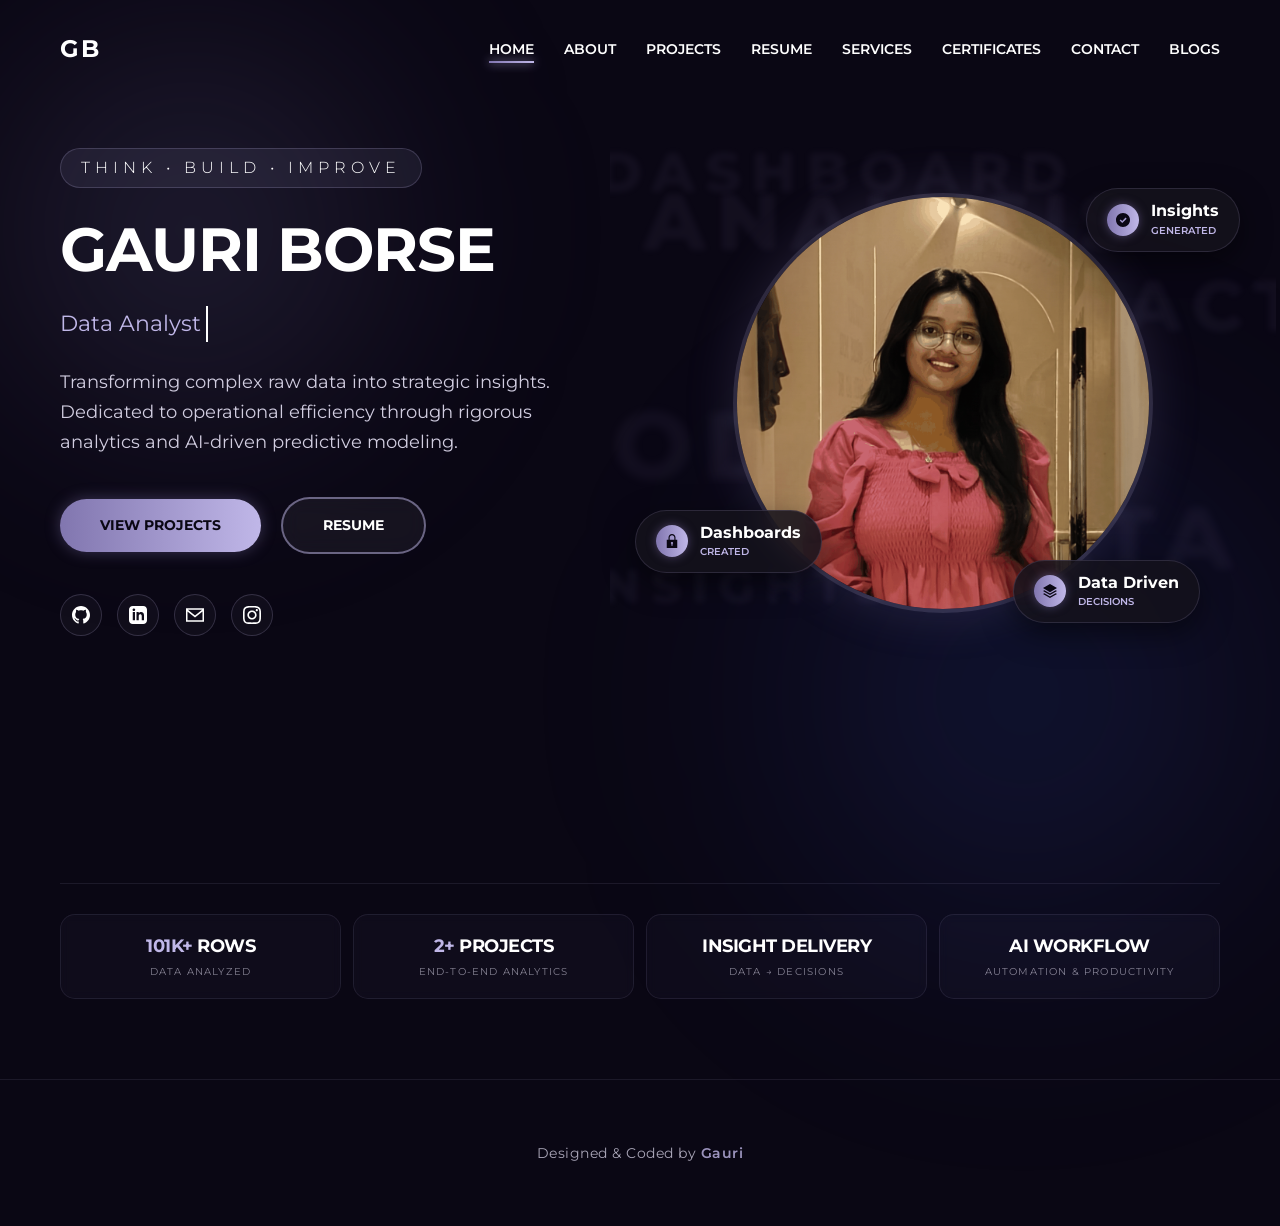
==== commit 416dc8fc: "Replace homepage profile image with optimized corporate1.png" ====
--- a/index.html
+++ b/index.html
@@ -4,27 +4,31 @@
 <head>
   <meta charset="UTF-8">
   <meta name="viewport" content="width=device-width, initial-scale=1.0">
-<title>Gauri Borse | Data Analyst Portfolio</title>
+  <title>Gauri Borse | Data Analyst Portfolio</title>
   <!-- SEO Meta Tags -->
-  <meta name="description" content="Portfolio of Gauri Borse showcasing data analytics projects, Power BI dashboards, SQL analysis, Python projects, blogs, certifications, and AI exploration.">
-  <meta name="keywords" content="Gauri Borse, Data Analyst, Business Analyst, Power BI Portfolio, SQL Projects, Python Data Analysis, Data Visualization, AI Explorer">
+  <meta name="description"
+    content="Portfolio of Gauri Borse showcasing data analytics projects, Power BI dashboards, SQL analysis, Python projects, blogs, certifications, and AI exploration.">
+  <meta name="keywords"
+    content="Gauri Borse, Data Analyst, Business Analyst, Power BI Portfolio, SQL Projects, Python Data Analysis, Data Visualization, AI Explorer">
   <meta name="author" content="Gauri Borse">
   <meta name="robots" content="index, follow">
-  
+
   <!-- Open Graph / Facebook -->
   <meta property="og:type" content="website">
   <meta property="og:title" content="Gauri Borse | Data Analyst Portfolio">
-  <meta property="og:description" content="Portfolio of Gauri Borse showcasing data analytics projects, Power BI dashboards, SQL analysis, Python projects, blogs, certifications, and AI exploration.">
-  <meta property="og:image" content="https://gauriborse.com/assets/img/self/corporate.png">
-  
+  <meta property="og:description"
+    content="Portfolio of Gauri Borse showcasing data analytics projects, Power BI dashboards, SQL analysis, Python projects, blogs, certifications, and AI exploration.">
+  <meta property="og:image" content="https://gauriborse.com/assets/img/self/corporate1.png">
+
   <!-- Twitter -->
   <meta name="twitter:card" content="summary_large_image">
   <meta name="twitter:title" content="Gauri Borse | Data Analyst Portfolio">
-  <meta name="twitter:description" content="Portfolio of Gauri Borse showcasing data analytics projects, Power BI dashboards, SQL analysis, Python projects, blogs, certifications, and AI exploration.">
-  <meta name="twitter:image" content="https://gauriborse.com/assets/img/self/corporate.png">
+  <meta name="twitter:description"
+    content="Portfolio of Gauri Borse showcasing data analytics projects, Power BI dashboards, SQL analysis, Python projects, blogs, certifications, and AI exploration.">
+  <meta name="twitter:image" content="https://gauriborse.com/assets/img/self/corporate1.png">
 
   <link rel="canonical" href="https://gauriborse.com/index.html">
-  
+
   <link href="https://fonts.googleapis.com/css2?family=Montserrat:wght@300;400;600;700&display=swap" rel="stylesheet">
   <link rel="stylesheet" href="assets/css/main.css">
   <style>
@@ -33,7 +37,7 @@
       align-items: flex-start;
       justify-content: space-between;
       min-height: 85vh;
-      padding:  50px 0 20px 0;
+      padding: 50px 0 20px 0;
       gap: 50px;
       position: relative;
     }
@@ -474,19 +478,20 @@
       .hero-text h1 {
         font-size: 2.8rem;
         position: relative;
-      display: inline-block;
-      padding-bottom: 12px;
-    }
-    .hero-text h1::after {
-      content: "";
-      position: absolute;
-      left: 0;
-      bottom: 0;
-      width: 80px;
-      height: 5px;
-      background: var(--gradient-btn);
-      border-radius: 3px;
-    }
+        display: inline-block;
+        padding-bottom: 12px;
+      }
+
+      .hero-text h1::after {
+        content: "";
+        position: absolute;
+        left: 0;
+        bottom: 0;
+        width: 80px;
+        height: 5px;
+        background: var(--gradient-btn);
+        border-radius: 3px;
+      }
 
 
       .bg-words-container {
@@ -504,7 +509,7 @@
 <body>
 
   <header>
-            <a href="index.html" class="logo">GB</a>
+    <a href="index.html" class="logo">GB</a>
     <nav>
       <ul class="nav-links">
         <li><a href="index.html" class="active">Home</a></li>
@@ -520,133 +525,136 @@
   </header>
   <main>
 
-  <div class="container">
-    <section class="hero">
-      <div class="hero-text reveal-left">
-        <div class="slogan">THINK &bull; BUILD &bull; IMPROVE</div>
-        <h1>GAURI BORSE</h1>
-        <div class="subtitle" id="typing-text"></div>
-        <p class="hero-desc">
-          Transforming complex raw data into strategic insights.<br> Dedicated to operational efficiency through
-          rigorous analytics and AI-driven predictive modeling.
-        </p>
-        <div class="hero-actions">
-          <a href="projects.html" class="btn">VIEW PROJECTS</a>
-          <a href="resume.html" class="btn btn-outline">RESUME</a>
+    <div class="container">
+      <section class="hero">
+        <div class="hero-text reveal-left">
+          <div class="slogan">THINK &bull; BUILD &bull; IMPROVE</div>
+          <h1>GAURI BORSE</h1>
+          <div class="subtitle" id="typing-text"></div>
+          <p class="hero-desc">
+            Transforming complex raw data into strategic insights.<br> Dedicated to operational efficiency through
+            rigorous analytics and AI-driven predictive modeling.
+          </p>
+          <div class="hero-actions">
+            <a href="projects.html" class="btn">VIEW PROJECTS</a>
+            <a href="resume.html" class="btn btn-outline">RESUME</a>
+          </div>
+
+          <div class="social-links reveal" style="transition-delay: 0.3s;">
+            <a href="https://github.com/Gaurii15" aria-label="GitHub" target="_blank">
+              <svg viewBox="0 0 24 24">
+                <path
+                  d="M12 0c-6.626 0-12 5.373-12 12 0 5.302 3.438 9.8 8.207 11.387.599.111.793-.261.793-.577v-2.234c-3.338.726-4.033-1.416-4.033-1.416-.546-1.387-1.333-1.756-1.333-1.756-1.089-.745.083-.729.083-.729 1.205.084 1.839 1.237 1.839 1.237 1.07 1.834 2.807 1.304 3.492.997.107-.775.418-1.305.762-1.604-2.665-.305-5.467-1.334-5.467-5.931 0-1.311.469-2.381 1.236-3.221-.124-.303-.535-1.524.117-3.176 0 0 1.008-.322 3.301 1.23.957-.266 1.983-.399 3.003-.404 1.02.005 2.047.138 3.006.404 2.291-1.552 3.297-1.23 3.297-1.23.653 1.653.242 2.874.118 3.176.77.84 1.235 1.911 1.235 3.221 0 4.609-2.807 5.624-5.479 5.921.43.372.823 1.102.823 2.222v3.293c0 .319.192.694.801.576 4.765-1.589 8.199-6.086 8.199-11.386 0-6.627-5.373-12-12-12z" />
+              </svg>
+            </a>
+            <a href="https://www.linkedin.com/in/gauri-borse-data-analyst?utm_source=share_via&utm_content=profile&utm_medium=member_android"
+              target="_blank" aria-label="LinkedIn">
+              <svg viewBox="0 0 24 24">
+                <path
+                  d="M19 0h-14c-2.761 0-5 2.239-5 5v14c0 2.761 2.239 5 5 5h14c2.762 0 5-2.239 5-5v-14c0-2.761-2.238-5-5-5zm-11 19h-3v-11h3v11zm-1.5-12.268c-.966 0-1.75-.79-1.75-1.764s.784-1.764 1.75-1.764 1.75.79 1.75 1.764-.783 1.764-1.75 1.764zm13.5 12.268h-3v-5.604c0-3.368-4-3.113-4 0v5.604h-3v-11h3v1.765c1.396-2.586 7-2.777 7 2.476v6.759z" />
+              </svg>
+            </a>
+            <a href="mailto:borsegauri1509@gmail.com" aria-label="Email">
+              <svg viewBox="0 0 24 24">
+                <path
+                  d="M0 3v18h24v-18h-24zm21.518 2l-9.518 7.713-9.518-7.713h19.036zm-19.518 14v-11.817l10 8.104 10-8.104v11.817h-20z" />
+              </svg>
+            </a>
+            <a href="https://www.instagram.com/_gauriborse_15" target="_blank" aria-label="Instagram">
+              <svg viewBox="0 0 24 24">
+                <path
+                  d="M12 2.163c3.204 0 3.584.012 4.85.07 3.252.148 4.771 1.691 4.919 4.919.058 1.265.069 1.645.069 4.849 0 3.205-.012 3.584-.069 4.849-.149 3.225-1.664 4.771-4.919 4.919-1.266.058-1.644.07-4.85.07-3.204 0-3.584-.012-4.849-.07-3.26-.149-4.771-1.699-4.919-4.92-.058-1.265-.07-1.644-.07-4.849 0-3.204.013-3.583.07-4.849.149-3.227 1.664-4.771 4.919-4.919 1.266-.057 1.645-.069 4.849-.069zm0-2.163c-3.259 0-3.667.014-4.947.072-4.358.2-6.78 2.618-6.98 6.98-.059 1.281-.073 1.689-.073 4.948 0 3.259.014 3.668.072 4.948.2 4.358 2.618 6.78 6.98 6.98 1.281.058 1.689.072 4.948.072 3.259 0 3.668-.014 4.948-.072 4.354-.2 6.782-2.618 6.979-6.98.059-1.28.073-1.689.073-4.948 0-3.259-.014-3.667-.072-4.947-.196-4.354-2.617-6.78-6.979-6.98-1.281-.059-1.69-.073-4.949-.073zm0 5.838c-3.403 0-6.162 2.759-6.162 6.162s2.759 6.163 6.162 6.163 6.162-2.759 6.162-6.163c0-3.403-2.759-6.162-6.162-6.162zm0 10.162c-2.209 0-4-1.79-4-4 0-2.209 1.791-4 4-4s4 1.791 4 4c0 2.21-1.791 4-4 4zm6.406-11.845c-.796 0-1.441.645-1.441 1.44s.645 1.44 1.441 1.44c.795 0 1.439-.645 1.439-1.44s-.644-1.44-1.439-1.44z" />
+              </svg>
+            </a>
+          </div>
         </div>
 
-        <div class="social-links reveal" style="transition-delay: 0.3s;">
-          <a href="https://github.com/Gaurii15" aria-label="GitHub" target="_blank">
-            <svg viewBox="0 0 24 24">
-              <path
-                d="M12 0c-6.626 0-12 5.373-12 12 0 5.302 3.438 9.8 8.207 11.387.599.111.793-.261.793-.577v-2.234c-3.338.726-4.033-1.416-4.033-1.416-.546-1.387-1.333-1.756-1.333-1.756-1.089-.745.083-.729.083-.729 1.205.084 1.839 1.237 1.839 1.237 1.07 1.834 2.807 1.304 3.492.997.107-.775.418-1.305.762-1.604-2.665-.305-5.467-1.334-5.467-5.931 0-1.311.469-2.381 1.236-3.221-.124-.303-.535-1.524.117-3.176 0 0 1.008-.322 3.301 1.23.957-.266 1.983-.399 3.003-.404 1.02.005 2.047.138 3.006.404 2.291-1.552 3.297-1.23 3.297-1.23.653 1.653.242 2.874.118 3.176.77.84 1.235 1.911 1.235 3.221 0 4.609-2.807 5.624-5.479 5.921.43.372.823 1.102.823 2.222v3.293c0 .319.192.694.801.576 4.765-1.589 8.199-6.086 8.199-11.386 0-6.627-5.373-12-12-12z" />
-            </svg>
-          </a>
-          <a href="https://www.linkedin.com/in/gauri-borse-data-analyst?utm_source=share_via&utm_content=profile&utm_medium=member_android" target="_blank" aria-label="LinkedIn">
-            <svg viewBox="0 0 24 24">
-              <path
-                d="M19 0h-14c-2.761 0-5 2.239-5 5v14c0 2.761 2.239 5 5 5h14c2.762 0 5-2.239 5-5v-14c0-2.761-2.238-5-5-5zm-11 19h-3v-11h3v11zm-1.5-12.268c-.966 0-1.75-.79-1.75-1.764s.784-1.764 1.75-1.764 1.75.79 1.75 1.764-.783 1.764-1.75 1.764zm13.5 12.268h-3v-5.604c0-3.368-4-3.113-4 0v5.604h-3v-11h3v1.765c1.396-2.586 7-2.777 7 2.476v6.759z" />
-            </svg>
-          </a>
-          <a href="mailto:borsegauri1509@gmail.com" aria-label="Email">
-            <svg viewBox="0 0 24 24">
-              <path
-                d="M0 3v18h24v-18h-24zm21.518 2l-9.518 7.713-9.518-7.713h19.036zm-19.518 14v-11.817l10 8.104 10-8.104v11.817h-20z" />
-            </svg>
-          </a>
-          <a href="https://www.instagram.com/_gauriborse_15" target="_blank" aria-label="Instagram">
-            <svg viewBox="0 0 24 24">
-              <path
-                d="M12 2.163c3.204 0 3.584.012 4.85.07 3.252.148 4.771 1.691 4.919 4.919.058 1.265.069 1.645.069 4.849 0 3.205-.012 3.584-.069 4.849-.149 3.225-1.664 4.771-4.919 4.919-1.266.058-1.644.07-4.85.07-3.204 0-3.584-.012-4.849-.07-3.26-.149-4.771-1.699-4.919-4.92-.058-1.265-.07-1.644-.07-4.849 0-3.204.013-3.583.07-4.849.149-3.227 1.664-4.771 4.919-4.919 1.266-.057 1.645-.069 4.849-.069zm0-2.163c-3.259 0-3.667.014-4.947.072-4.358.2-6.78 2.618-6.98 6.98-.059 1.281-.073 1.689-.073 4.948 0 3.259.014 3.668.072 4.948.2 4.358 2.618 6.78 6.98 6.98 1.281.058 1.689.072 4.948.072 3.259 0 3.668-.014 4.948-.072 4.354-.2 6.782-2.618 6.979-6.98.059-1.28.073-1.689.073-4.948 0-3.259-.014-3.667-.072-4.947-.196-4.354-2.617-6.78-6.979-6.98-1.281-.059-1.69-.073-4.949-.073zm0 5.838c-3.403 0-6.162 2.759-6.162 6.162s2.759 6.163 6.162 6.163 6.162-2.759 6.162-6.163c0-3.403-2.759-6.162-6.162-6.162zm0 10.162c-2.209 0-4-1.79-4-4 0-2.209 1.791-4 4-4s4 1.791 4 4c0 2.21-1.791 4-4 4zm6.406-11.845c-.796 0-1.441.645-1.441 1.44s.645 1.44 1.441 1.44c.795 0 1.439-.645 1.439-1.44s-.644-1.44-1.439-1.44z" />
-            </svg>
-          </a>
+        <div class="hero-img-col reveal-right fade-in-slow">
+          <!-- Faded Translucent Background Words -->
+          <div class="bg-words-container">
+            <span class="bg-word">Analysis</span>
+            <span class="bg-word">Insights</span>
+            <span class="bg-word">Impact</span>
+            <span class="bg-word">Data</span>
+            <span class="bg-word">Models</span>
+            <span class="bg-word">Trends</span>
+            <span class="bg-word">Dashboard</span>
+          </div>
+
+          <!-- Floating mini cards -->
+          <div class="mini-card card-1 float-anim">
+            <div class="mini-card-icon">
+              <svg viewBox="0 0 24 24">
+                <path
+                  d="M12 0c-6.627 0-12 5.373-12 12s5.373 12 12 12 12-5.373 12-12-5.373-12-12-12zm-1.25 17.292l-4.5-4.364 1.857-1.858 2.643 2.506 5.643-5.784 1.857 1.857-7.5 7.643z" />
+              </svg>
+            </div>
+            <div class="mini-card-content">
+              <h4>Insights</h4>
+              <p>Generated</p>
+            </div>
+          </div>
+
+          <div class="mini-card card-2 float-anim">
+            <div class="mini-card-icon">
+              <svg viewBox="0 0 24 24">
+                <path
+                  d="M18 10v-4c0-3.313-2.687-6-6-6s-6 2.687-6 6v4h-3v14h18v-14h-3zm-10-4c0-2.206 1.794-4 4-4s4 1.794 4 4v4h-8v-4zm5 11.259v2.741h-2v-2.741c-.596-.346-1-.984-1-1.716 0-1.104.896-2 2-2s2 .896 2 2c0 .732-.404 1.37-1 1.716z" />
+              </svg>
+            </div>
+            <div class="mini-card-content">
+              <h4>Dashboards</h4>
+              <p>Created</p>
+            </div>
+          </div>
+
+          <div class="mini-card card-3 float-anim">
+            <div class="mini-card-icon">
+              <svg viewBox="0 0 24 24">
+                <path
+                  d="M21.698 10.658l2.302 1.342-12.002 7-11.998-7 2.301-1.342 9.697 5.658 9.7-5.658zm-9.7 10.657l-9.697-5.658-2.301 1.343 11.998 7 12.002-7-2.302-1.342-9.7 5.657zm12.002-14.315l-12.002-7-11.998 7 11.998 7 12.002-7z" />
+              </svg>
+            </div>
+            <div class="mini-card-content">
+              <h4>Data Driven</h4>
+              <p>Decisions</p>
+            </div>
+          </div>
+
+          <div class="circular-img-wrapper float-anim" style="animation-duration: 8s;">
+            <img loading="lazy" src="assets/img/self/corporate1.png" alt="Gauri Profile Image">
+          </div>
         </div>
-      </div>
-
-      <div class="hero-img-col reveal-right fade-in-slow">
-        <!-- Faded Translucent Background Words -->
-        <div class="bg-words-container">
-          <span class="bg-word">Analysis</span>
-          <span class="bg-word">Insights</span>
-          <span class="bg-word">Impact</span>
-          <span class="bg-word">Data</span>
-          <span class="bg-word">Models</span>
-          <span class="bg-word">Trends</span>
-          <span class="bg-word">Dashboard</span>
-        </div>
-
-        <!-- Floating mini cards -->
-        <div class="mini-card card-1 float-anim">
-          <div class="mini-card-icon">
-            <svg viewBox="0 0 24 24">
-              <path
-                d="M12 0c-6.627 0-12 5.373-12 12s5.373 12 12 12 12-5.373 12-12-5.373-12-12-12zm-1.25 17.292l-4.5-4.364 1.857-1.858 2.643 2.506 5.643-5.784 1.857 1.857-7.5 7.643z" />
-            </svg>
-          </div>
-          <div class="mini-card-content">
-            <h4>Insights</h4>
-            <p>Generated</p>
-          </div>
-        </div>
-
-        <div class="mini-card card-2 float-anim">
-          <div class="mini-card-icon">
-            <svg viewBox="0 0 24 24">
-              <path
-                d="M18 10v-4c0-3.313-2.687-6-6-6s-6 2.687-6 6v4h-3v14h18v-14h-3zm-10-4c0-2.206 1.794-4 4-4s4 1.794 4 4v4h-8v-4zm5 11.259v2.741h-2v-2.741c-.596-.346-1-.984-1-1.716 0-1.104.896-2 2-2s2 .896 2 2c0 .732-.404 1.37-1 1.716z" />
-            </svg>
-          </div>
-          <div class="mini-card-content">
-            <h4>Dashboards</h4>
-            <p>Created</p>
-          </div>
-        </div>
-
-        <div class="mini-card card-3 float-anim">
-          <div class="mini-card-icon">
-            <svg viewBox="0 0 24 24">
-              <path
-                d="M21.698 10.658l2.302 1.342-12.002 7-11.998-7 2.301-1.342 9.697 5.658 9.7-5.658zm-9.7 10.657l-9.697-5.658-2.301 1.343 11.998 7 12.002-7-2.302-1.342-9.7 5.657zm12.002-14.315l-12.002-7-11.998 7 11.998 7 12.002-7z" />
-            </svg>
-          </div>
-          <div class="mini-card-content">
-            <h4>Data Driven</h4>
-            <p>Decisions</p>
-          </div>
-        </div>
-
-        <div class="circular-img-wrapper float-anim" style="animation-duration: 8s;">
-          <img loading="lazy" src="assets/img/self/corporate.png" alt="Gauri Profile Image">
-        </div>
-      </div>
-    </section>
-
-    <div class="achievements-container reveal" style="transition-delay: 0.5s;">
-      <div class="achievements-grid">
-        <div class="achievement-card">
-          <span class="ach-top"><span class="stat-count" data-target="147" data-suffix="K+">0</span> ROWS</span>
-          <span class="ach-bottom">DATA ANALYZED</span>
-        </div>
-        <div class="achievement-card">
-          <span class="ach-top"><span class="stat-count" data-target="4" data-suffix="+">0</span> PROJECTS</span>
-          <span class="ach-bottom">END-TO-END ANALYTICS</span>
-        </div>
-        <div class="achievement-card">
-          <span class="ach-top">INSIGHT DELIVERY</span>
-          <span class="ach-bottom">DATA → DECISIONS</span>
-        </div>
-        <div class="achievement-card">
-          <span class="ach-top">AI WORKFLOW</span>
-          <span class="ach-bottom">AUTOMATION & PRODUCTIVITY</span>
+      </section>
+
+      <div class="achievements-container reveal" style="transition-delay: 0.5s;">
+        <div class="achievements-grid">
+          <div class="achievement-card">
+            <span class="ach-top"><span class="stat-count" data-target="147" data-suffix="K+">0</span> ROWS</span>
+            <span class="ach-bottom">DATA ANALYZED</span>
+          </div>
+          <div class="achievement-card">
+            <span class="ach-top"><span class="stat-count" data-target="4" data-suffix="+">0</span> PROJECTS</span>
+            <span class="ach-bottom">END-TO-END ANALYTICS</span>
+          </div>
+          <div class="achievement-card">
+            <span class="ach-top">INSIGHT DELIVERY</span>
+            <span class="ach-bottom">DATA → DECISIONS</span>
+          </div>
+          <div class="achievement-card">
+            <span class="ach-top">AI WORKFLOW</span>
+            <span class="ach-bottom">AUTOMATION & PRODUCTIVITY</span>
+          </div>
         </div>
       </div>
     </div>
-  </div>
-
-    </main>
+
+  </main>
   <footer>
     <div class="container">
-      <p style="text-align:center; margin:20px 0;"><span style="color: var(--text-muted); font-weight: 400; opacity: 0.8; font-size: 0.85rem; letter-spacing: 0.5px;">Designed &amp; Coded by <span style="color: var(--primary-light); font-weight: 600;">Gauri</span></span></p>
+      <p style="text-align:center; margin:20px 0;"><span
+          style="color: var(--text-muted); font-weight: 400; opacity: 0.8; font-size: 0.85rem; letter-spacing: 0.5px;">Designed
+          &amp; Coded by <span style="color: var(--primary-light); font-weight: 600;">Gauri</span></span></p>
     </div>
   </footer>
 
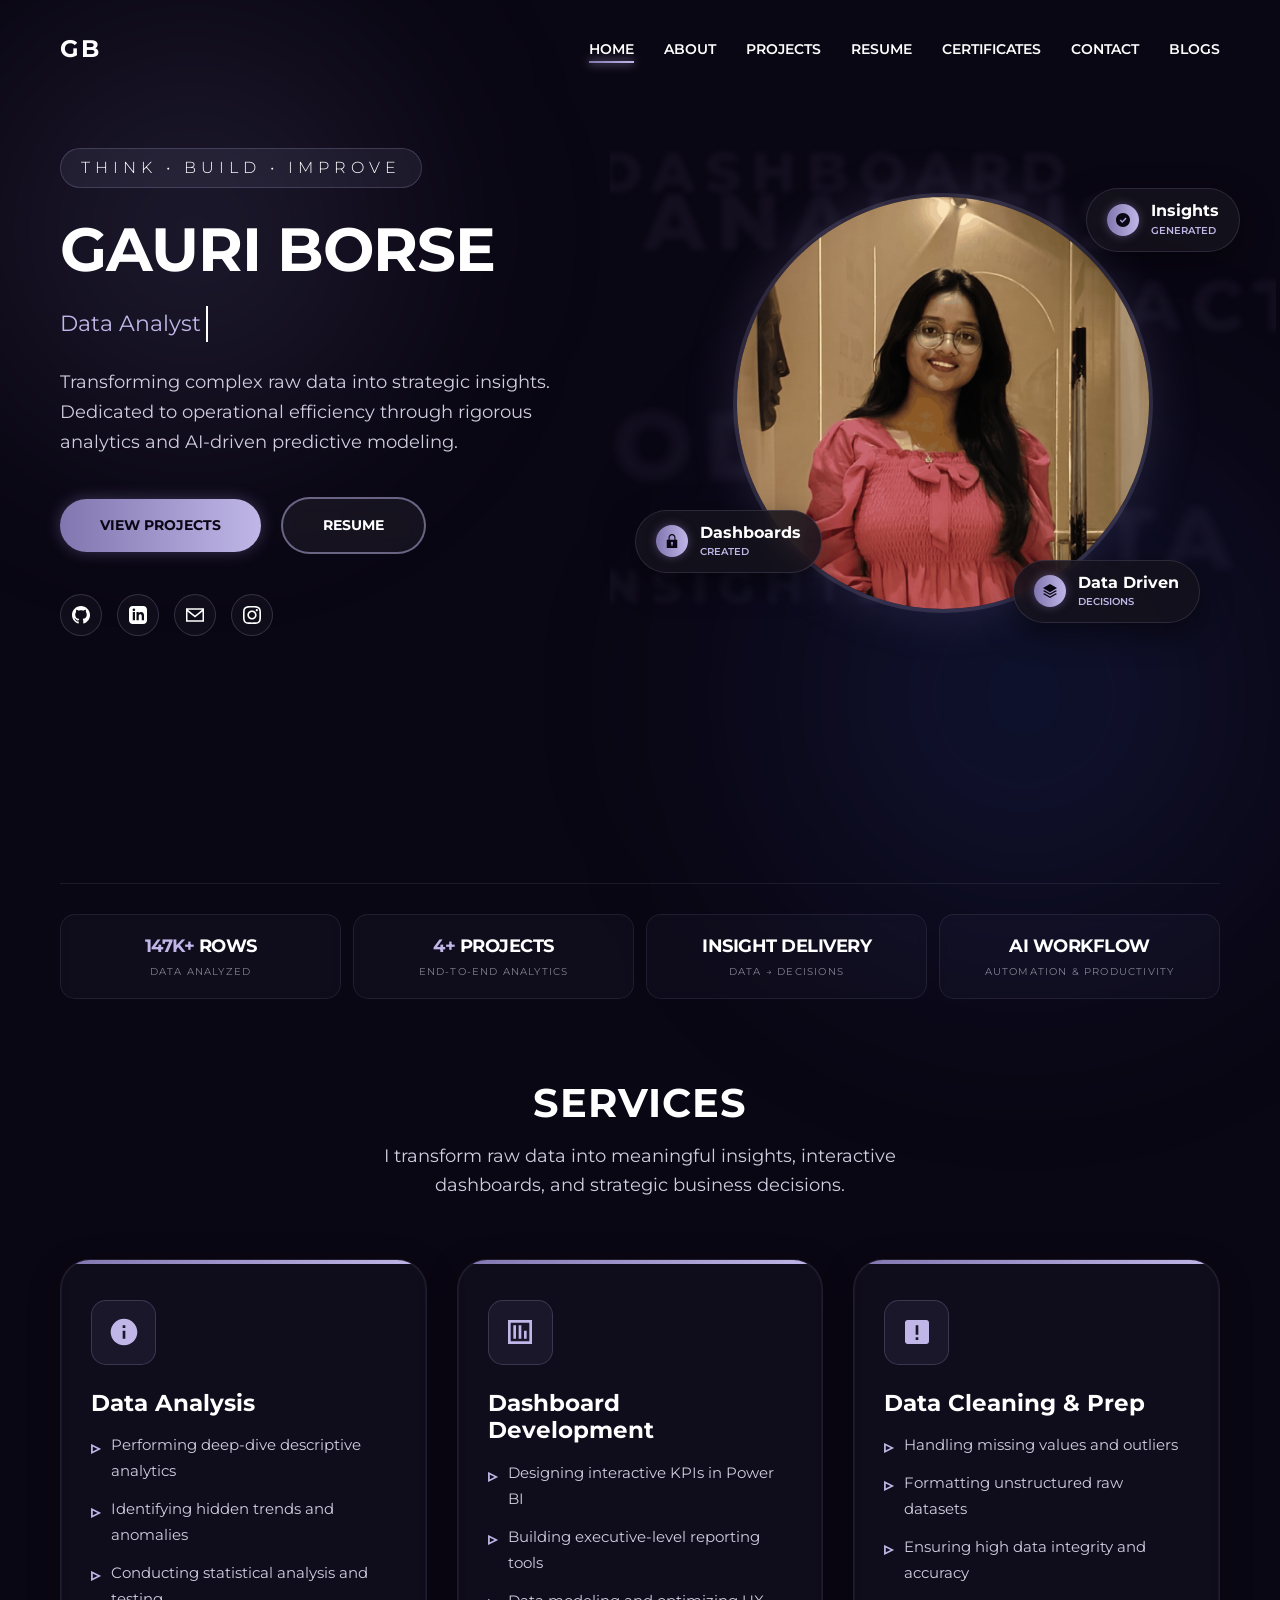
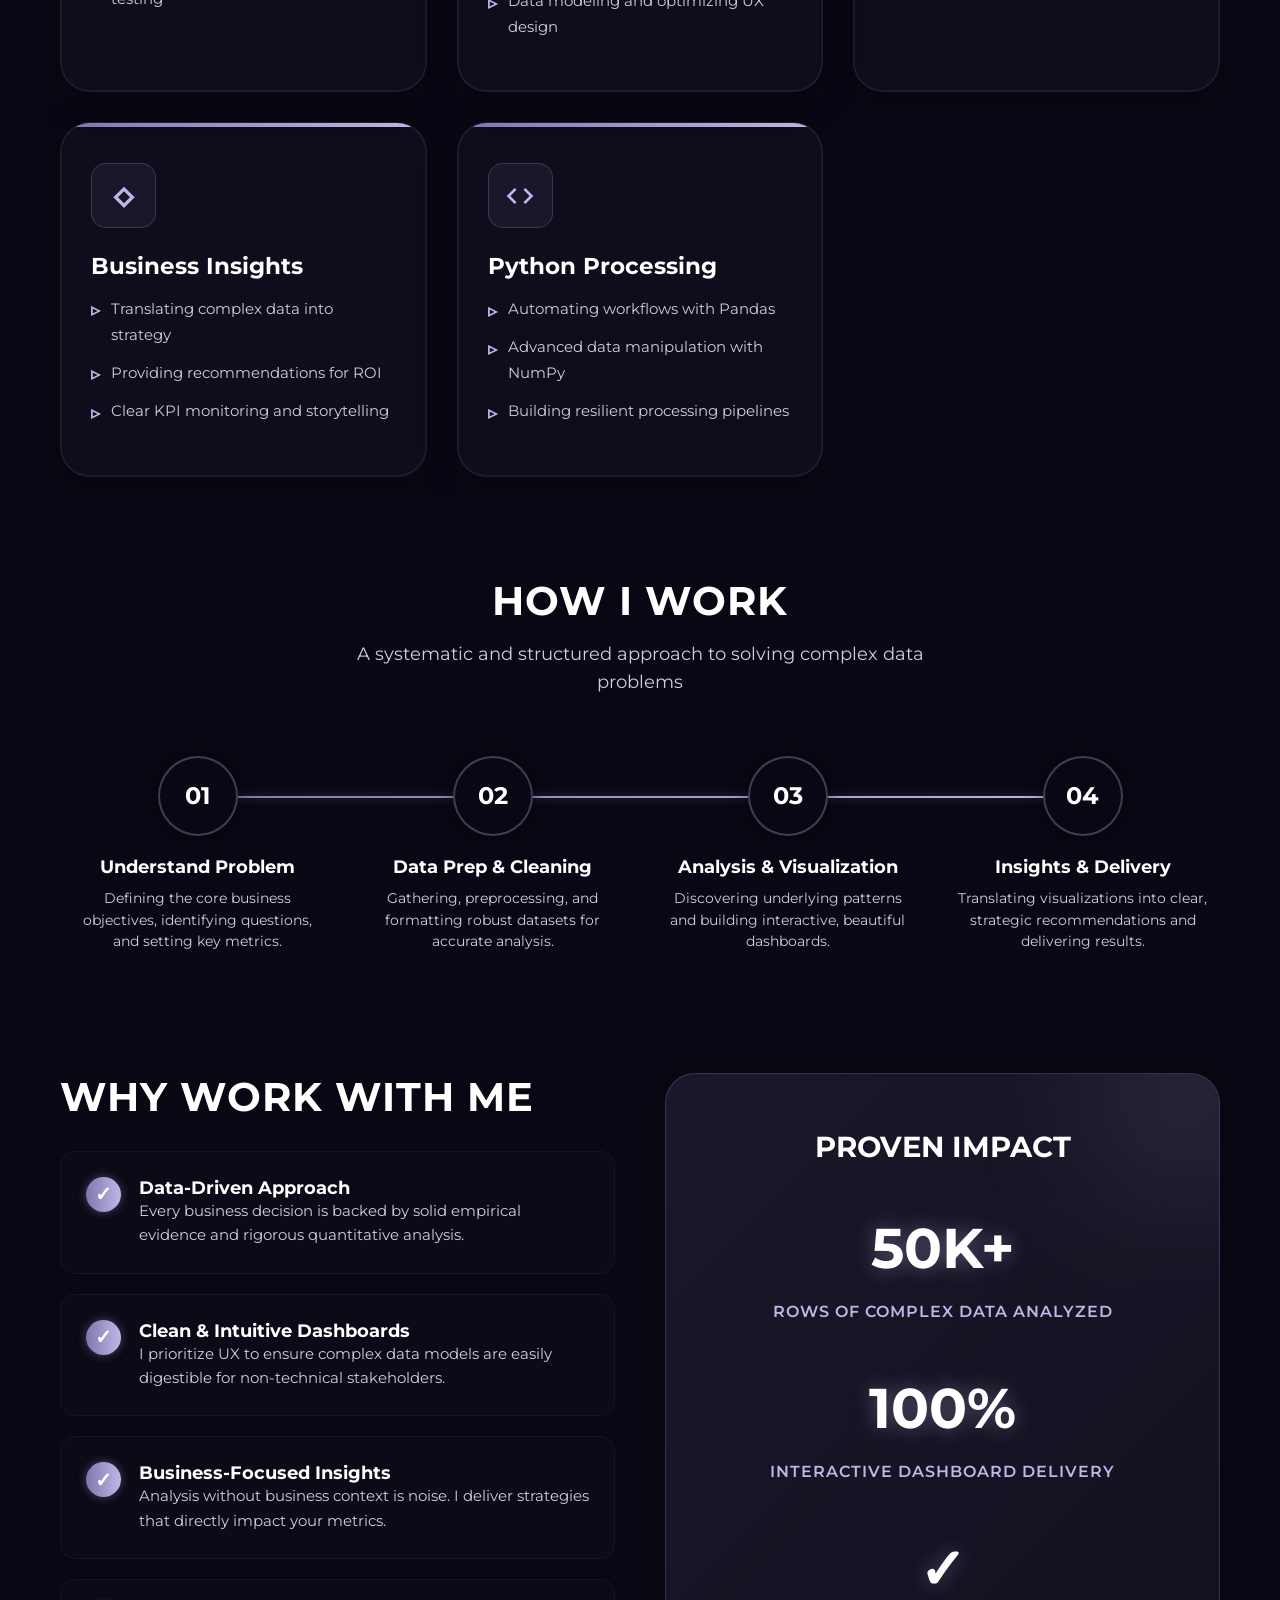
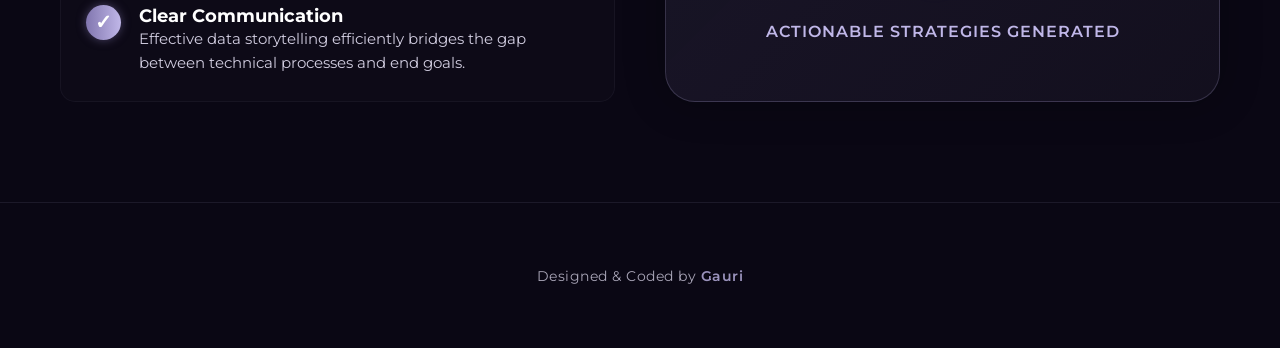
==== commit 947bdd09: "feat: Shift Services tab to landing page, optimize scrolling experience, enhance mobile responsivene" ====
--- a/index.html
+++ b/index.html
@@ -238,6 +238,8 @@
     .hero-img-col .circular-img-wrapper {
       width: 420px;
       height: 420px;
+      aspect-ratio: 1 / 1;
+      flex-shrink: 0;
       border-radius: 50%;
       overflow: hidden;
       border: 4px solid rgba(192, 183, 232, 0.2);
@@ -454,6 +456,8 @@
         margin-top: 60px;
         width: 100%;
         min-height: 400px;
+        overflow: visible; /* Let cards float nicely */
+        position: relative;
       }
 
       .hero-actions {
@@ -472,7 +476,24 @@
       .card-1,
       .card-2,
       .card-3 {
-        display: none;
+        display: flex;
+        transform: scale(0.75);
+        z-index: 6;
+      }
+
+      .card-1 {
+        top: 2%;
+        right: -15px;
+      }
+
+      .card-2 {
+        bottom: 15%;
+        left: -25px;
+      }
+
+      .card-3 {
+        bottom: -5px;
+        right: 15px;
       }
 
       .hero-text h1 {
@@ -495,12 +516,47 @@
 
 
       .bg-words-container {
-        display: none;
-      }
+        display: block;
+      }
+
+      .bg-word {
+        font-size: 2rem !important;
+      }
+      .bg-word:nth-child(1) { font-size: 2.5rem !important; }
+      .bg-word:nth-child(2) { font-size: 1.6rem !important; }
+      .bg-word:nth-child(3) { font-size: 2.2rem !important; }
+      .bg-word:nth-child(4) { font-size: 2.8rem !important; }
+      .bg-word:nth-child(5) { font-size: 3rem !important; }
+      .bg-word:nth-child(6) { font-size: 2rem !important; }
+      .bg-word:nth-child(7) { font-size: 1.8rem !important; }
 
       .hero-img-col .circular-img-wrapper {
         width: 320px;
         height: 320px;
+        aspect-ratio: 1 / 1;
+        flex-shrink: 0;
+      }
+    }
+
+    @media (max-width: 480px) {
+      .hero-img-col .circular-img-wrapper {
+        width: 250px;
+        height: 250px;
+      }
+      .card-1, .card-2, .card-3 {
+        transform: scale(0.58);
+      }
+      .card-1 {
+        top: -5px;
+        right: -30px;
+      }
+      .card-2 {
+        bottom: 10%;
+        left: -40px;
+      }
+      .card-3 {
+        bottom: -20px;
+        right: -15px;
       }
     }
   </style>
@@ -516,7 +572,6 @@
         <li><a href="about.html">About</a></li>
         <li><a href="projects.html">Projects</a></li>
         <li><a href="resume.html">Resume</a></li>
-        <li><a href="services.html">Services</a></li>
         <li><a href="certifications.html">Certificates</a></li>
         <li><a href="contact.html">Contact</a></li>
         <li><a href="blogs.html">Blogs</a></li>
@@ -647,6 +702,175 @@
           </div>
         </div>
       </div>
+
+      <!-- SERVICES SECTION -->
+      <div class="section-header reveal">
+        <h2>Services</h2>
+        <p>I transform raw data into meaningful insights, interactive dashboards, and strategic business decisions.</p>
+      </div>
+
+      <div class="services-grid reveal">
+        
+        <div class="card service-card">
+          <div class="service-icon">
+            <svg viewBox="0 0 24 24"><path d="M12 2C6.48 2 2 6.48 2 12s4.48 10 10 10 10-4.48 10-10S17.52 2 12 2zm1 15h-2v-6h2v6zm0-8h-2V7h2v2z"/></svg>
+          </div>
+          <h3>Data Analysis</h3>
+          <ul class="service-bullets">
+            <li>Performing deep-dive descriptive analytics</li>
+            <li>Identifying hidden trends and anomalies</li>
+            <li>Conducting statistical analysis and testing</li>
+          </ul>
+        </div>
+
+        <div class="card service-card">
+          <div class="service-icon">
+            <svg viewBox="0 0 24 24"><path d="M3 3h18v18H3V3zm16 16V5H5v14h14zm-4-8h2v6h-2v-6zm-4-4h2v10h-2V7H7v10h2V7z"/></svg>
+          </div>
+          <h3>Dashboard Development</h3>
+          <ul class="service-bullets">
+            <li>Designing interactive KPIs in Power BI</li>
+            <li>Building executive-level reporting tools</li>
+            <li>Data modeling and optimizing UX design</li>
+          </ul>
+        </div>
+
+        <div class="card service-card">
+          <div class="service-icon">
+            <svg viewBox="0 0 24 24"><path d="M19 3H5c-1.1 0-2 .9-2 2v14c0 1.1.9 2 2 2h14c1.1 0 2-.9 2-2V5c0-1.1-.9-2-2-2zm-6 15h-2v-2h2v2zm0-4h-2V7h2v7z"/></svg>
+          </div>
+          <h3>Data Cleaning & Prep</h3>
+          <ul class="service-bullets">
+            <li>Handling missing values and outliers</li>
+            <li>Formatting unstructured raw datasets</li>
+            <li>Ensuring high data integrity and accuracy</li>
+          </ul>
+        </div>
+
+        <div class="card service-card">
+          <div class="service-icon">
+            <svg viewBox="0 0 24 24"><path d="M12 21l-8-8 8-8 8 8-8 8m0-12.5l-4.5 4.5 4.5 4.5 4.5-4.5L12 8.5z"/></svg>
+          </div>
+          <h3>Business Insights</h3>
+          <ul class="service-bullets">
+            <li>Translating complex data into strategy</li>
+            <li>Providing recommendations for ROI</li>
+            <li>Clear KPI monitoring and storytelling</li>
+          </ul>
+        </div>
+
+        <div class="card service-card">
+          <div class="service-icon">
+            <svg viewBox="0 0 24 24"><path d="M9.4 16.6L4.8 12l4.6-4.6L8 6l-6 6 6 6 1.4-1.4zm5.2 0l4.6-4.6-4.6-4.6L16 6l6 6-6 6-1.4-1.4z"/></svg>
+          </div>
+          <h3>Python Processing</h3>
+          <ul class="service-bullets">
+            <li>Automating workflows with Pandas</li>
+            <li>Advanced data manipulation with NumPy</li>
+            <li>Building resilient processing pipelines</li>
+          </ul>
+        </div>
+
+      </div>
+
+      <!-- HOW I WORK -->
+      <div class="reveal">
+        <div class="section-header">
+          <h2>How I Work</h2>
+          <p>A systematic and structured approach to solving complex data problems</p>
+        </div>
+        
+        <div class="workflow-container reveal-left">
+          <div class="workflow-line"></div>
+          
+          <div class="workflow-step">
+            <div class="step-number">01</div>
+            <h4 class="step-title">Understand Problem</h4>
+            <p class="step-desc">Defining the core business objectives, identifying questions, and setting key metrics.</p>
+          </div>
+          
+          <div class="workflow-step">
+            <div class="step-number">02</div>
+            <h4 class="step-title">Data Prep & Cleaning</h4>
+            <p class="step-desc">Gathering, preprocessing, and formatting robust datasets for accurate analysis.</p>
+          </div>
+          
+          <div class="workflow-step">
+            <div class="step-number">03</div>
+            <h4 class="step-title">Analysis & Visualization</h4>
+            <p class="step-desc">Discovering underlying patterns and building interactive, beautiful dashboards.</p>
+          </div>
+          
+          <div class="workflow-step">
+            <div class="step-number">04</div>
+            <h4 class="step-title">Insights & Delivery</h4>
+            <p class="step-desc">Translating visualizations into clear, strategic recommendations and delivering results.</p>
+          </div>
+        </div>
+      </div>
+
+      <!-- WHY WORK WITH ME & IMPACT SECTION -->
+      <div class="bottom-wrapper reveal">
+        
+        <!-- Why Work With Me -->
+        <div class="why-me">
+          <div class="section-header" style="text-align: left; margin-bottom: 30px; margin-top: 0;">
+            <h2>Why Work With Me</h2>
+          </div>
+          <div class="feature-list">
+            
+            <div class="feature-item">
+              <div class="feature-icon">✓</div>
+              <div class="feature-text">
+                <h4>Data-Driven Approach</h4>
+                <p>Every business decision is backed by solid empirical evidence and rigorous quantitative analysis.</p>
+              </div>
+            </div>
+            
+            <div class="feature-item">
+              <div class="feature-icon">✓</div>
+              <div class="feature-text">
+                <h4>Clean & Intuitive Dashboards</h4>
+                <p>I prioritize UX to ensure complex data models are easily digestible for non-technical stakeholders.</p>
+              </div>
+            </div>
+            
+            <div class="feature-item">
+              <div class="feature-icon">✓</div>
+              <div class="feature-text">
+                <h4>Business-Focused Insights</h4>
+                <p>Analysis without business context is noise. I deliver strategies that directly impact your metrics.</p>
+              </div>
+            </div>
+            
+            <div class="feature-item">
+              <div class="feature-icon">✓</div>
+              <div class="feature-text">
+                <h4>Clear Communication</h4>
+                <p>Effective data storytelling efficiently bridges the gap between technical processes and end goals.</p>
+              </div>
+            </div>
+
+          </div>
+        </div>
+        
+        <!-- Trust / Impact -->
+        <div class="impact">
+          <div class="impact-card">
+            <h2 style="margin-bottom: 40px; color: var(--text-light); text-transform: uppercase; font-size: 1.8rem;">Proven Impact</h2>
+            
+            <div class="impact-stat">50K+</div>
+            <div class="impact-label">Rows of Complex Data Analyzed</div>
+            
+            <div class="impact-stat">100%</div>
+            <div class="impact-label">Interactive Dashboard Delivery</div>
+            
+            <div class="impact-stat">✓</div>
+            <div class="impact-label">Actionable Strategies Generated</div>
+          </div>
+        </div>
+        
+      </div>
     </div>
 
   </main>
@@ -659,6 +883,21 @@
   </footer>
 
   <script src="assets/js/animations.js"></script>
+  <script>
+    // Trigger workflow timeline line loading on scroll
+    document.addEventListener("DOMContentLoaded", () => {
+      const observer = new IntersectionObserver((entries) => {
+        entries.forEach(entry => {
+          if (entry.isIntersecting) {
+            entry.target.classList.add('active');
+          }
+        });
+      }, { threshold: 0.3 });
+      
+      const workflowCont = document.querySelector('.workflow-container');
+      if(workflowCont) observer.observe(workflowCont);
+    });
+  </script>
 </body>
 
 </html>
--- a/assets/css/main.css
+++ b/assets/css/main.css
@@ -251,3 +251,56 @@
   /* Circular Images */
   .circular-img-wrapper { max-width: 200px; margin: 0 auto; }
 }
+
+/* ==========================================================================
+   SERVICES & WORKFLOW SECTIONS (SHIFTED TO HOME PAGE)
+   ========================================================================== */
+.services-grid { display: grid; grid-template-columns: repeat(auto-fill, minmax(320px, 1fr)); gap: 30px; margin-bottom: 100px; }
+.service-card { padding: 40px 30px; text-align: left; display: flex; flex-direction: column; gap: 15px; background: rgba(192, 183, 232, 0.03); backdrop-filter: blur(5px); border: 1px solid rgba(192, 183, 232, 0.1); border-radius: var(--border-radius-lg); transition: all 0.4s ease; }
+.service-card:hover { transform: translateY(-8px); background: rgba(192, 183, 232, 0.08); border-color: var(--primary-light); box-shadow: 0 10px 25px rgba(129, 118, 175, 0.3); }
+.service-icon { width: 65px; height: 65px; background: rgba(129, 118, 175, 0.1); border-radius: 15px; display: flex; align-items: center; justify-content: center; margin-bottom: 10px; transition: all 0.4s ease; border: 1px solid rgba(192, 183, 232, 0.2); }
+.service-icon svg { width: 32px; height: 32px; fill: var(--primary-light); }
+.service-card:hover .service-icon { transform: scale(1.1) rotate(5deg); background: rgba(129, 118, 175, 0.25); box-shadow: 0 0 20px rgba(129, 118, 175, 0.4); border-color: var(--primary-light); }
+.service-card h3 { font-size: 1.45rem; color: var(--text-light); margin: 0; }
+.service-bullets { list-style: none; padding: 0; margin: 0; color: var(--text-muted); font-size: 0.95rem; line-height: 1.7; flex-grow: 1; }
+.service-bullets li { position: relative; padding-left: 20px; margin-bottom: 12px; }
+.service-bullets li::before { content: '▹'; position: absolute; left: 0; color: var(--primary-light); font-weight: bold; font-size: 1.1rem; }
+
+.section-header { text-align: center; margin-bottom: 60px; margin-top: 80px; }
+.section-header h2 { font-size: 2.5rem; color: var(--text-light); text-transform: uppercase; margin-bottom: 15px; font-weight: 700; letter-spacing: 1px; }
+.section-header p { color: var(--text-muted); font-size: 1.1rem; max-width: 600px; margin: 0 auto; }
+
+.workflow-container { display: flex; justify-content: space-between; position: relative; margin-bottom: 120px; gap: 20px; }
+.workflow-line { position: absolute; top: 40px; left: 10%; right: 10%; height: 2px; background: rgba(192, 183, 232, 0.15); z-index: 0; }
+.workflow-line::after { content: ''; position: absolute; top: 0; left: 0; height: 100%; width: 0; background: var(--gradient-btn); transition: width 2s cubic-bezier(0.1, 0.7, 0.1, 1); box-shadow: 0 0 10px rgba(129, 118, 175, 0.6); }
+.workflow-container.active .workflow-line::after { width: 100%; }
+
+.workflow-step { flex: 1; text-align: center; position: relative; z-index: 1; padding: 0 10px; }
+.step-number { width: 80px; height: 80px; margin: 0 auto 20px; background: var(--bg-deep); border: 2px solid rgba(192, 183, 232, 0.3); border-radius: 50%; display: flex; align-items: center; justify-content: center; font-size: 1.5rem; font-weight: 700; color: var(--text-light); transition: all 0.4s ease; box-shadow: 0 0 20px rgba(0,0,0,0.5); }
+.workflow-step:hover .step-number { border-color: var(--primary-light); box-shadow: 0 0 25px rgba(129, 118, 175, 0.6); color: var(--text-light); background: var(--gradient-btn); transform: scale(1.1); }
+.step-title { font-size: 1.15rem; font-weight: 700; color: var(--text-light); margin-bottom: 10px; }
+.step-desc { font-size: 0.9rem; color: var(--text-muted); line-height: 1.5; }
+
+@media (max-width: 800px) {
+  .workflow-container { flex-direction: column; align-items: center; gap: 40px; }
+  .workflow-line { display: none; }
+  .workflow-step { max-width: 300px; }
+}
+
+.bottom-wrapper { display: grid; grid-template-columns: 1fr 1fr; gap: 50px; margin-bottom: 100px; }
+@media (max-width: 900px) { .bottom-wrapper { grid-template-columns: 1fr; } }
+
+.feature-list { display: flex; flex-direction: column; gap: 20px; }
+.feature-item { display: flex; align-items: flex-start; gap: 18px; background: rgba(255,255,255,0.015); padding: 25px; border-radius: var(--border-radius-md); border: 1px solid rgba(192, 183, 232, 0.05); transition: all 0.3s ease; }
+.feature-item:hover { background: rgba(255,255,255,0.04); transform: translateX(8px); border-color: rgba(192, 183, 232, 0.2); box-shadow: 0 8px 20px rgba(0,0,0,0.2); }
+.feature-icon { color: var(--text-light); font-size: 1.25rem; font-weight: bold; background: var(--gradient-btn); width: 35px; height: 35px; border-radius: 50%; display: flex; align-items: center; justify-content: center; flex-shrink: 0; box-shadow: 0 0 10px rgba(129, 118, 175, 0.5); }
+.feature-text h4 { font-size: 1.15rem; color: var(--text-light); margin-bottom: 8px; margin: 0; }
+.feature-text p { font-size: 0.95rem; color: var(--text-muted); margin: 0; line-height: 1.6; }
+
+.impact-card { background: var(--gradient-card); border: 1px solid rgba(192, 183, 232, 0.2); border-radius: var(--border-radius-lg); padding: 50px 40px; text-align: center; box-shadow: 0 0 40px rgba(0,0,0,0.3); display: flex; flex-direction: column; justify-content: center; height: 100%; transition: transform 0.4s ease; position: relative; overflow: hidden; }
+.impact-card::before { content: ''; position: absolute; top: -50px; right: -50px; width: 150px; height: 150px; background: var(--primary-light); filter: blur(80px); opacity: 0.2; }
+.impact-card:hover { transform: translateY(-8px); border-color: var(--primary-light); box-shadow: 0 15px 40px rgba(129, 118, 175, 0.2); }
+.impact-stat { font-size: 3.5rem; font-weight: 700; color: var(--text-light); margin-bottom: 5px; text-shadow: 0 0 20px rgba(192, 183, 232, 0.4); }
+.impact-label { font-size: 1rem; color: var(--primary-light); margin-bottom: 40px; font-weight: 600; text-transform: uppercase; letter-spacing: 1px; }
+.impact-label:last-child { margin-bottom: 0; }
+
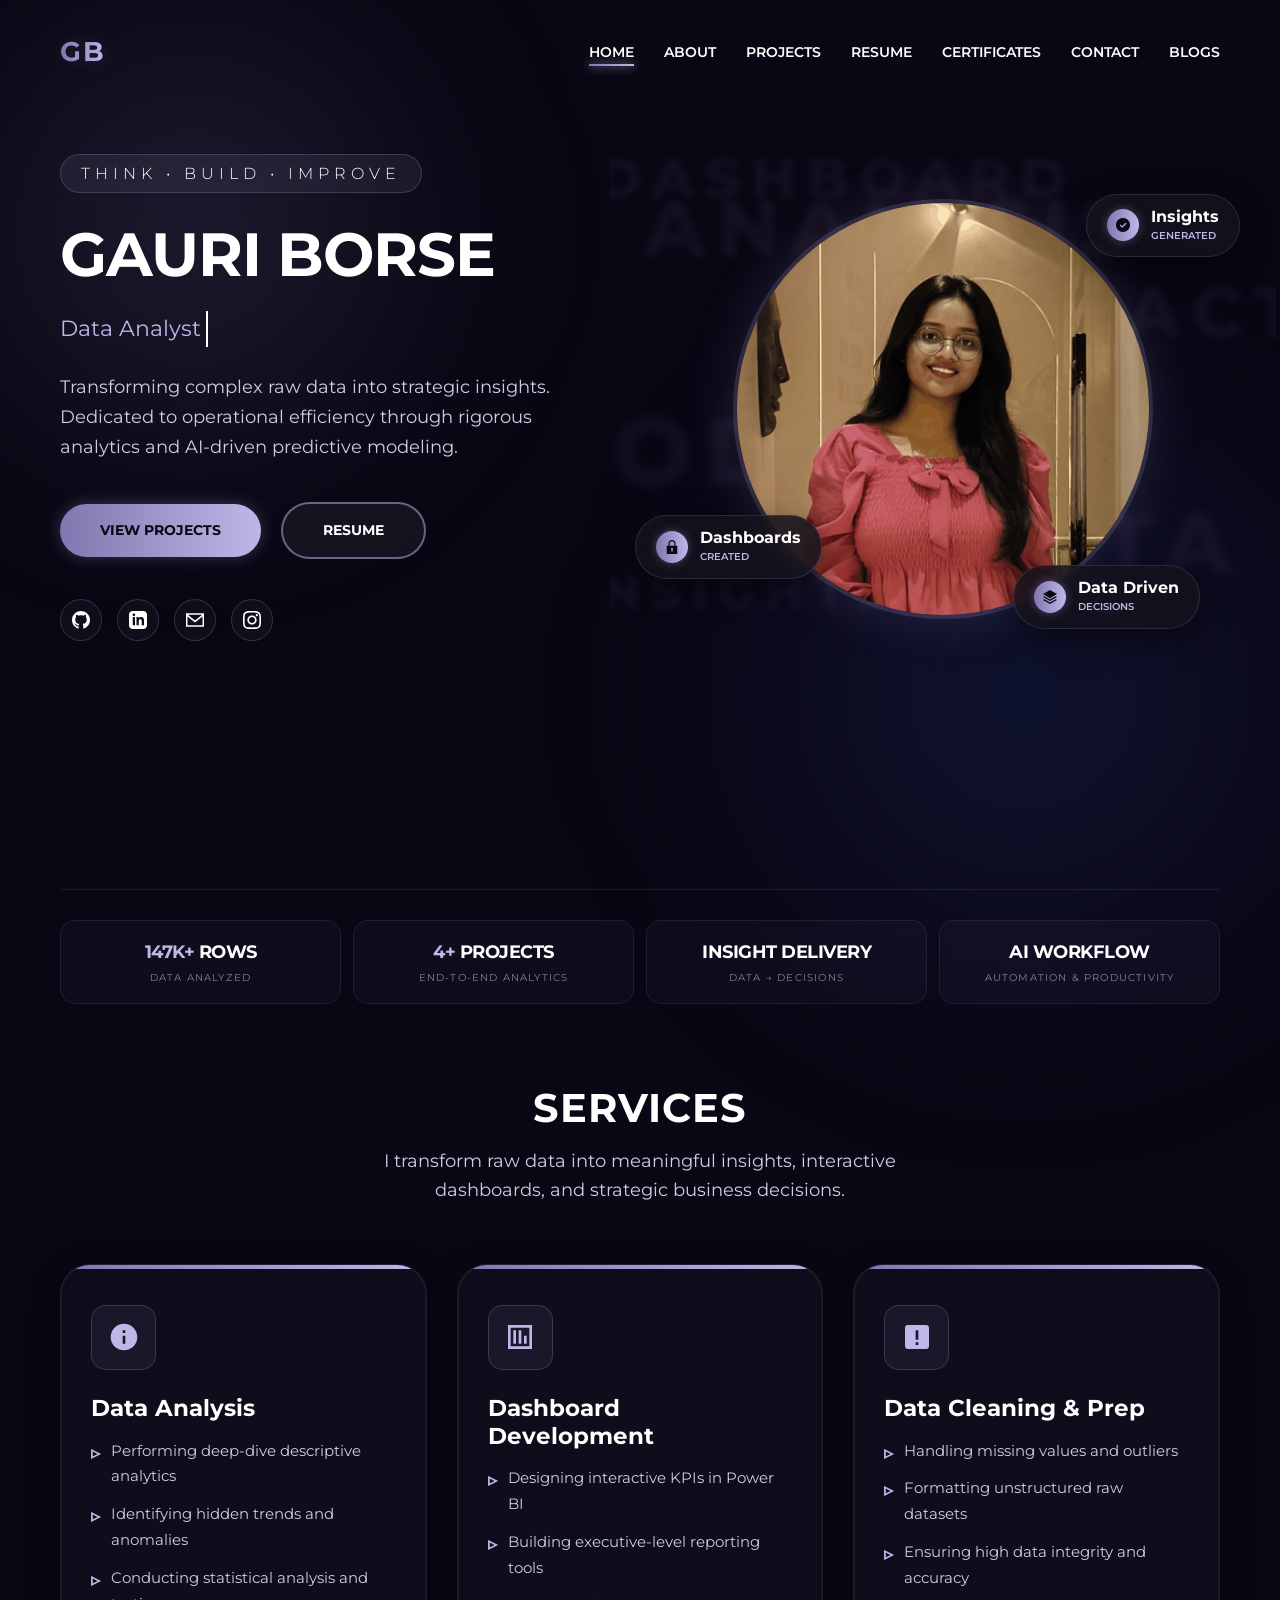
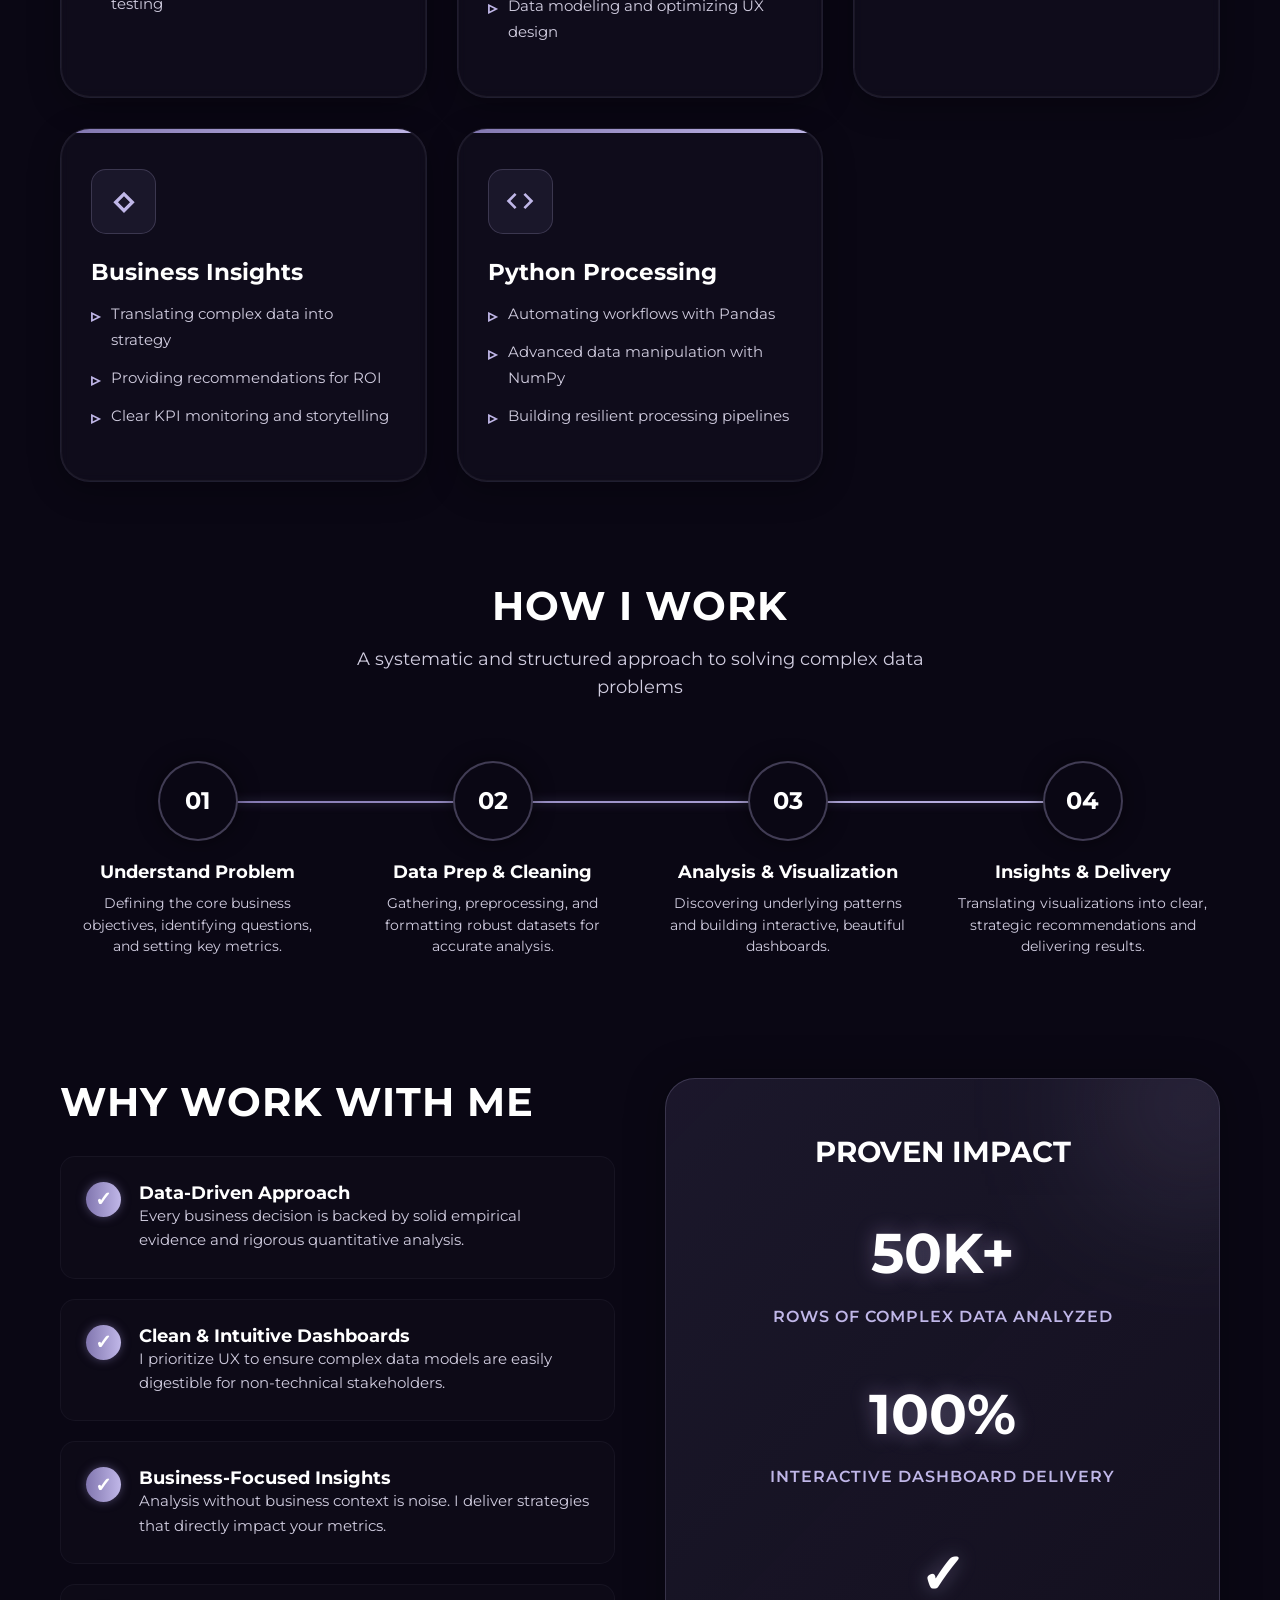
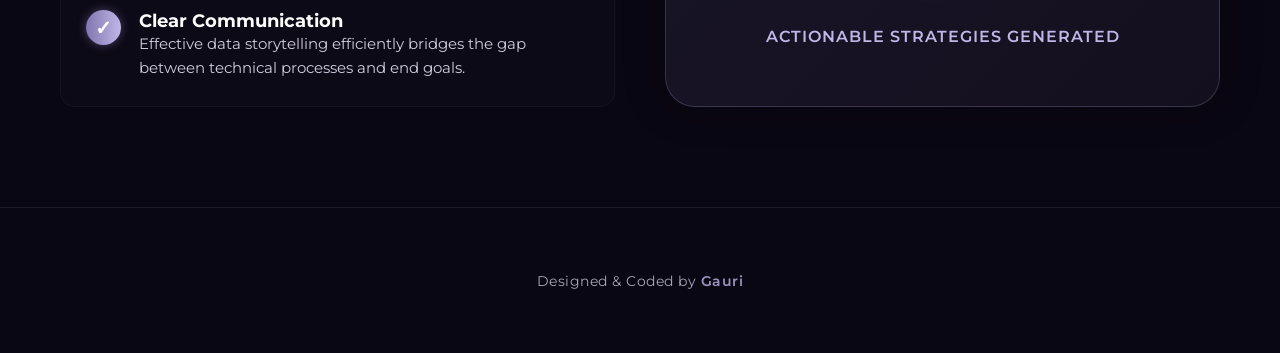
==== commit b26a48d1: "Refactor: Enhance navigation logo, smooth scroll transitions on Journey/Resume and optimize multi-de" ====
--- a/index.html
+++ b/index.html
@@ -538,26 +538,73 @@
       }
     }
 
-    @media (max-width: 480px) {
+    @media (max-width: 768px) {
+      .hero-img-col {
+        display: flex;
+        flex-direction: column;
+        align-items: center;
+        min-height: auto !important;
+        gap: 15px;
+        margin-top: 40px;
+        padding-top: 20px;
+        overflow: visible;
+      }
+      
       .hero-img-col .circular-img-wrapper {
-        width: 250px;
-        height: 250px;
-      }
-      .card-1, .card-2, .card-3 {
-        transform: scale(0.58);
-      }
-      .card-1 {
-        top: -5px;
-        right: -30px;
-      }
-      .card-2 {
-        bottom: 10%;
-        left: -40px;
-      }
+        order: 1;
+        width: 280px !important;
+        max-width: 80vw !important;
+        height: auto !important;
+        aspect-ratio: 1 / 1 !important;
+        margin-bottom: 20px;
+        border-radius: 50% !important;
+        flex-shrink: 0;
+      }
+      
+      /* Maintain floating badges nicely beneath the circular image wrapper! */
+      .card-1,
+      .card-2,
       .card-3 {
-        bottom: -20px;
-        right: -15px;
-      }
+        position: static !important;
+        display: flex !important;
+        order: 2;
+        transform: scale(0.95) !important;
+        margin: 6px 0 !important;
+        width: 85% !important;
+        max-width: 260px !important;
+        justify-content: flex-start;
+        box-shadow: 0 8px 25px rgba(0, 0, 0, 0.4) !important;
+        animation: float-anim 5s ease-in-out infinite alternate !important;
+      }
+      
+      .card-1 { animation-delay: 0s !important; }
+      .card-2 { animation-delay: 1.5s !important; }
+      .card-3 { animation-delay: 3s !important; }
+
+      /* Keep words tight behind the circle */
+      .bg-words-container {
+        position: absolute;
+        top: 0;
+        left: 0;
+        width: 100%;
+        height: 100%;
+        z-index: 0;
+        overflow: hidden;
+      }
+
+      .bg-word {
+        font-size: 1.8rem !important;
+        color: rgba(192, 183, 232, 0.07) !important;
+        filter: blur(2px) !important;
+        letter-spacing: 5px !important;
+      }
+      .bg-word:nth-child(1) { top: 10%; left: 15%; font-size: 2rem !important; }
+      .bg-word:nth-child(2) { top: 35%; left: 5%; font-size: 1.5rem !important; }
+      .bg-word:nth-child(3) { top: 20%; right: 10%; font-size: 1.8rem !important; }
+      .bg-word:nth-child(4) { bottom: 40%; right: 15%; font-size: 2.2rem !important; }
+      .bg-word:nth-child(5) { top: 45%; left: 10%; font-size: 2.3rem !important; }
+      .bg-word:nth-child(6) { bottom: 55%; right: 8%; font-size: 1.7rem !important; }
+      .bg-word:nth-child(7) { top: 5%; right: 25%; font-size: 1.6rem !important; }
     }
   </style>
 </head>
@@ -709,9 +756,9 @@
         <p>I transform raw data into meaningful insights, interactive dashboards, and strategic business decisions.</p>
       </div>
 
-      <div class="services-grid reveal">
+      <div class="services-grid">
         
-        <div class="card service-card">
+        <div class="card service-card reveal" style="transition-delay: 0.1s;">
           <div class="service-icon">
             <svg viewBox="0 0 24 24"><path d="M12 2C6.48 2 2 6.48 2 12s4.48 10 10 10 10-4.48 10-10S17.52 2 12 2zm1 15h-2v-6h2v6zm0-8h-2V7h2v2z"/></svg>
           </div>
@@ -723,7 +770,7 @@
           </ul>
         </div>
 
-        <div class="card service-card">
+        <div class="card service-card reveal" style="transition-delay: 0.2s;">
           <div class="service-icon">
             <svg viewBox="0 0 24 24"><path d="M3 3h18v18H3V3zm16 16V5H5v14h14zm-4-8h2v6h-2v-6zm-4-4h2v10h-2V7H7v10h2V7z"/></svg>
           </div>
@@ -735,7 +782,7 @@
           </ul>
         </div>
 
-        <div class="card service-card">
+        <div class="card service-card reveal" style="transition-delay: 0.3s;">
           <div class="service-icon">
             <svg viewBox="0 0 24 24"><path d="M19 3H5c-1.1 0-2 .9-2 2v14c0 1.1.9 2 2 2h14c1.1 0 2-.9 2-2V5c0-1.1-.9-2-2-2zm-6 15h-2v-2h2v2zm0-4h-2V7h2v7z"/></svg>
           </div>
@@ -747,7 +794,7 @@
           </ul>
         </div>
 
-        <div class="card service-card">
+        <div class="card service-card reveal" style="transition-delay: 0.4s;">
           <div class="service-icon">
             <svg viewBox="0 0 24 24"><path d="M12 21l-8-8 8-8 8 8-8 8m0-12.5l-4.5 4.5 4.5 4.5 4.5-4.5L12 8.5z"/></svg>
           </div>
@@ -759,7 +806,7 @@
           </ul>
         </div>
 
-        <div class="card service-card">
+        <div class="card service-card reveal" style="transition-delay: 0.5s;">
           <div class="service-icon">
             <svg viewBox="0 0 24 24"><path d="M9.4 16.6L4.8 12l4.6-4.6L8 6l-6 6 6 6 1.4-1.4zm5.2 0l4.6-4.6-4.6-4.6L16 6l6 6-6 6-1.4-1.4z"/></svg>
           </div>
@@ -780,28 +827,28 @@
           <p>A systematic and structured approach to solving complex data problems</p>
         </div>
         
-        <div class="workflow-container reveal-left">
+        <div class="workflow-container">
           <div class="workflow-line"></div>
           
-          <div class="workflow-step">
+          <div class="workflow-step reveal" style="transition-delay: 0.1s;">
             <div class="step-number">01</div>
             <h4 class="step-title">Understand Problem</h4>
             <p class="step-desc">Defining the core business objectives, identifying questions, and setting key metrics.</p>
           </div>
           
-          <div class="workflow-step">
+          <div class="workflow-step reveal" style="transition-delay: 0.2s;">
             <div class="step-number">02</div>
             <h4 class="step-title">Data Prep & Cleaning</h4>
             <p class="step-desc">Gathering, preprocessing, and formatting robust datasets for accurate analysis.</p>
           </div>
           
-          <div class="workflow-step">
+          <div class="workflow-step reveal" style="transition-delay: 0.3s;">
             <div class="step-number">03</div>
             <h4 class="step-title">Analysis & Visualization</h4>
             <p class="step-desc">Discovering underlying patterns and building interactive, beautiful dashboards.</p>
           </div>
           
-          <div class="workflow-step">
+          <div class="workflow-step reveal" style="transition-delay: 0.4s;">
             <div class="step-number">04</div>
             <h4 class="step-title">Insights & Delivery</h4>
             <p class="step-desc">Translating visualizations into clear, strategic recommendations and delivering results.</p>
--- a/assets/css/main.css
+++ b/assets/css/main.css
@@ -55,7 +55,24 @@
 
 /* HEADER */
 header { display: flex; justify-content: space-between; align-items: center; padding: 30px 20px; max-width: 1200px; margin: 0 auto; position: relative; z-index: 10; }
-.logo { display: flex; align-items: center; gap: 15px; font-weight: 700; font-size: 1.5rem; letter-spacing: 2px; }
+.logo {
+  display: flex;
+  align-items: center;
+  gap: 15px;
+  font-weight: 700;
+  font-size: 1.7rem;
+  letter-spacing: 2px;
+  background: var(--gradient-btn);
+  -webkit-background-clip: text;
+  -webkit-text-fill-color: transparent;
+  transition: all 0.4s cubic-bezier(0.175, 0.885, 0.32, 1.275);
+  filter: drop-shadow(0 0 8px rgba(129, 118, 175, 0.2));
+  display: inline-flex;
+}
+.logo:hover {
+  transform: scale(1.08) rotate(-3deg);
+  filter: drop-shadow(0 0 15px rgba(192, 183, 232, 0.7)) brightness(1.2);
+}
 .logo-img { width: 50px; height: 50px; filter: drop-shadow(0 0 10px rgba(129,118,175,0.8)); }
 .nav-links { display: flex; gap: 30px; list-style: none; }
 .nav-links a { font-size: 0.9rem; font-weight: 600; text-transform: uppercase; position: relative; }
@@ -114,6 +131,7 @@
 .service-card::after, .blog-card::after {
   content: ''; position: absolute; top: 0; left: 0; right: 0; height: 4px;
   background: var(--gradient-btn);
+  border-radius: var(--border-radius-lg) var(--border-radius-lg) 0 0;
 }
 
 /* COMPONENT: PROGRESS BAR */
